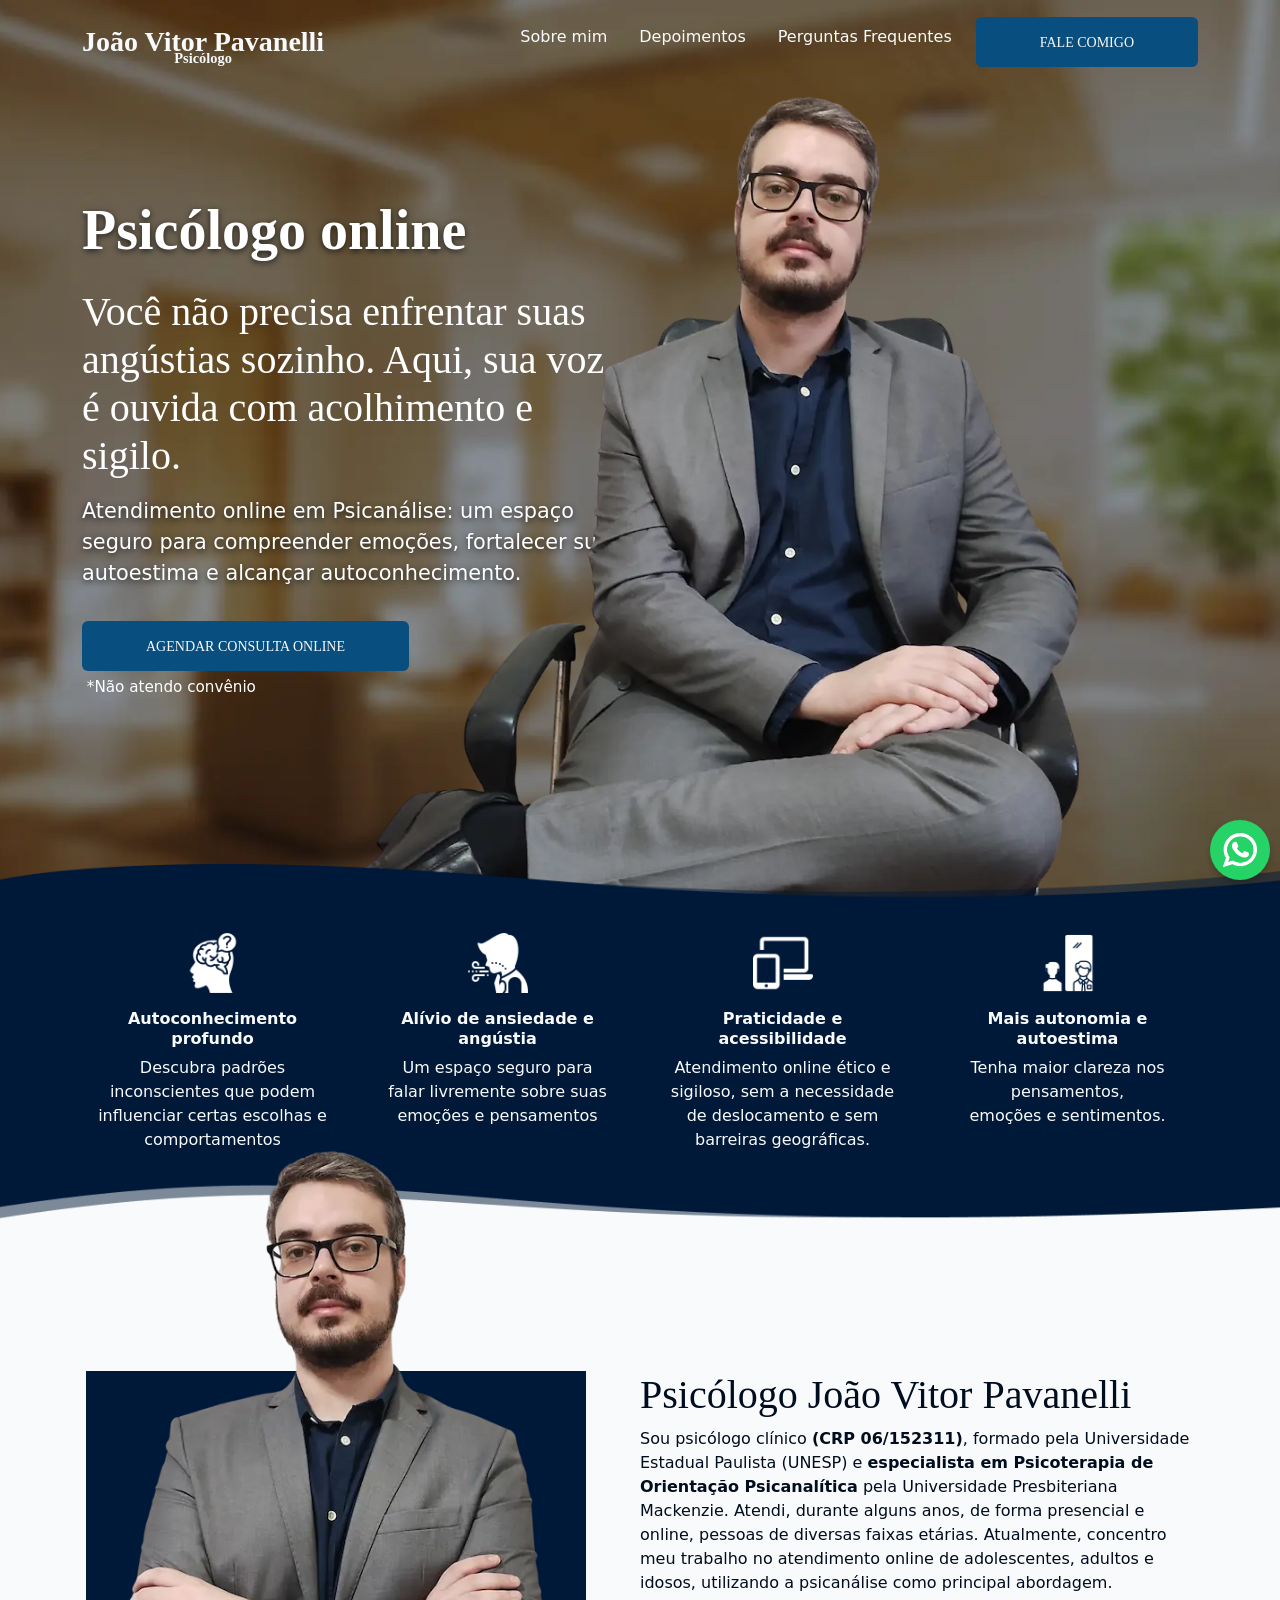
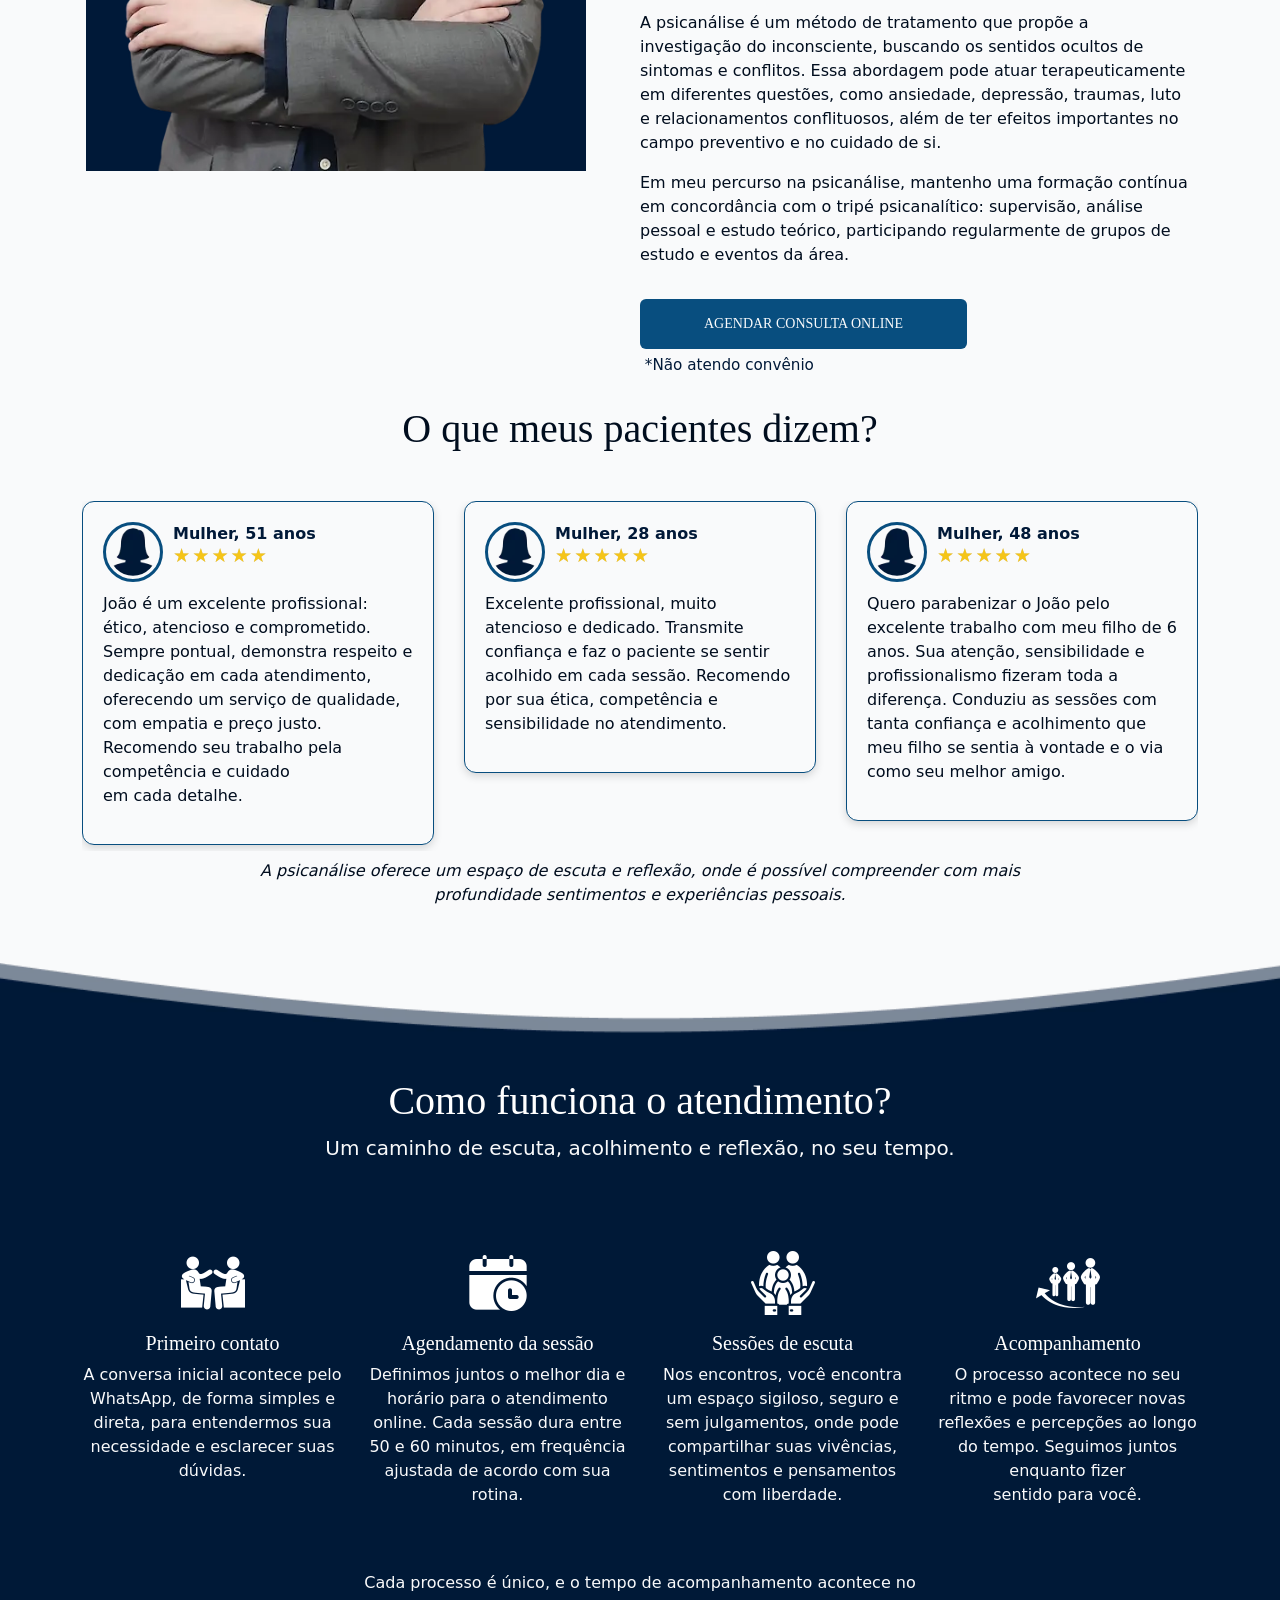
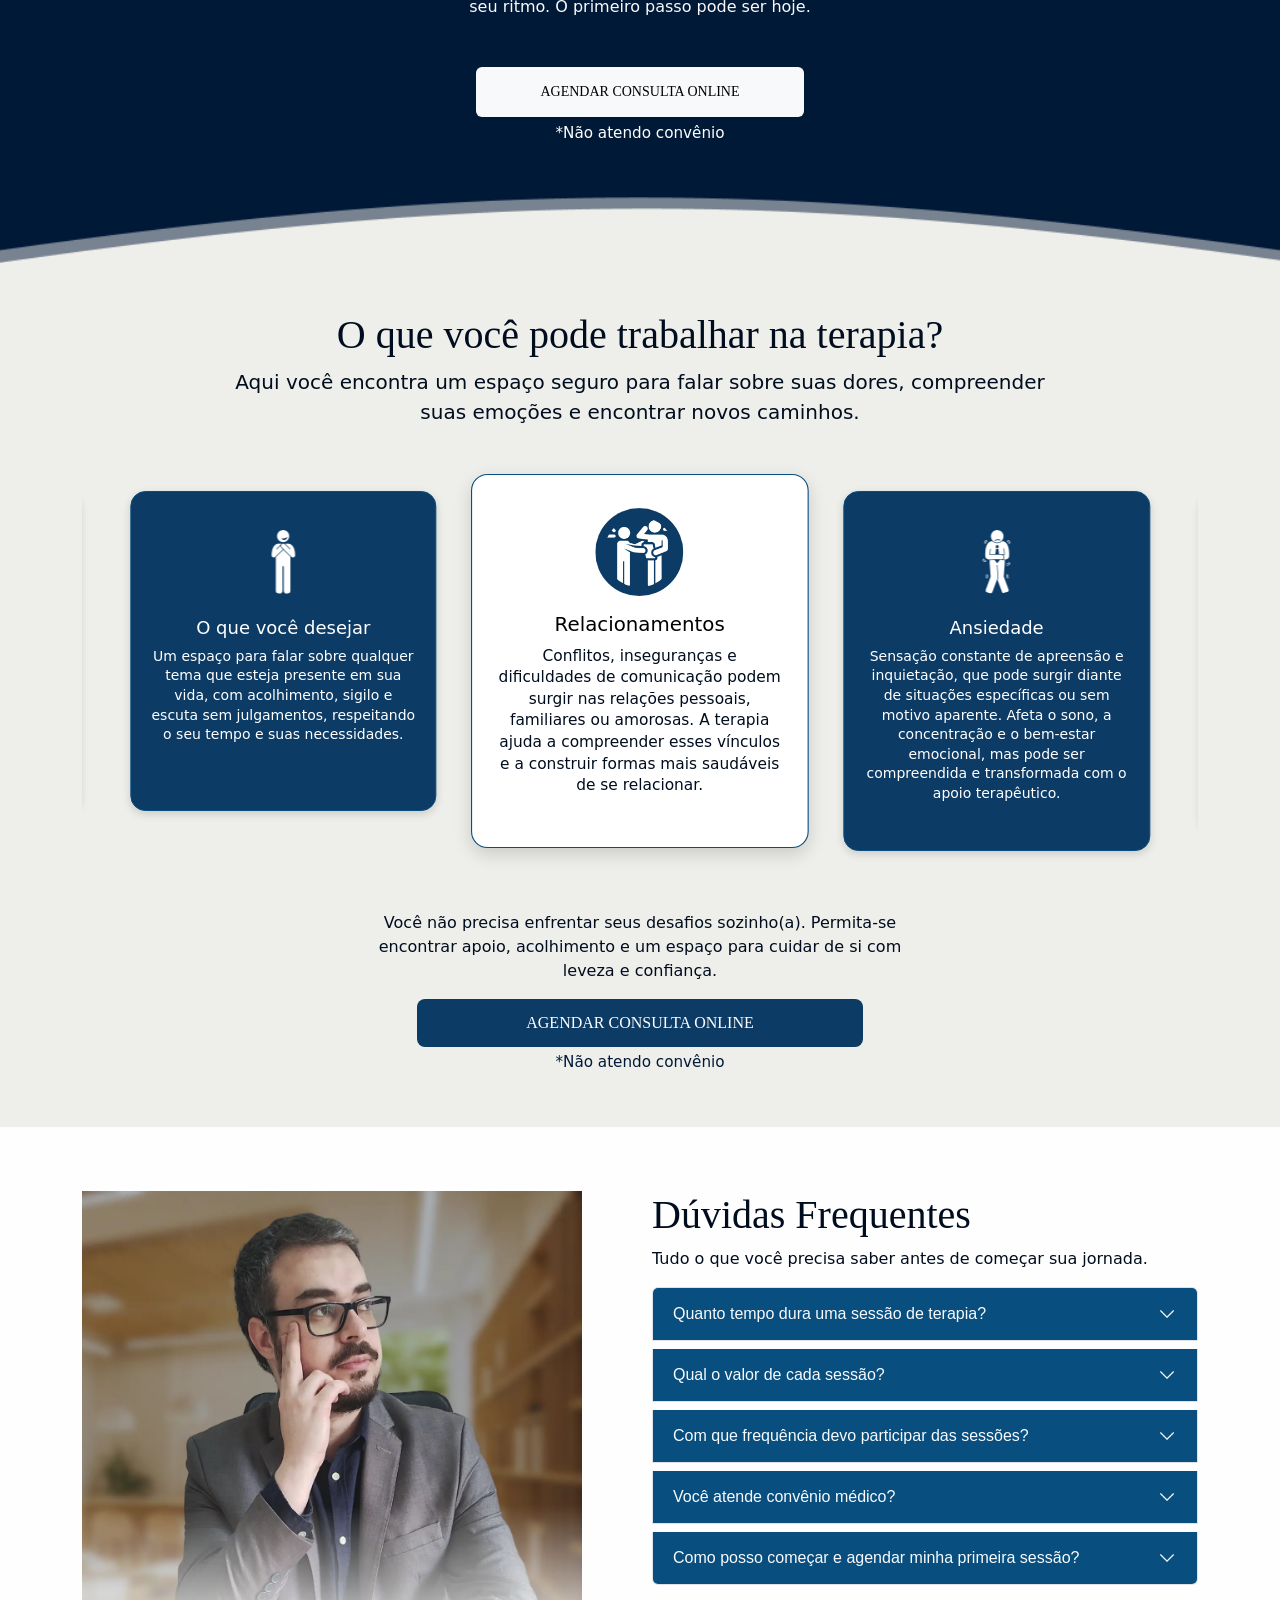
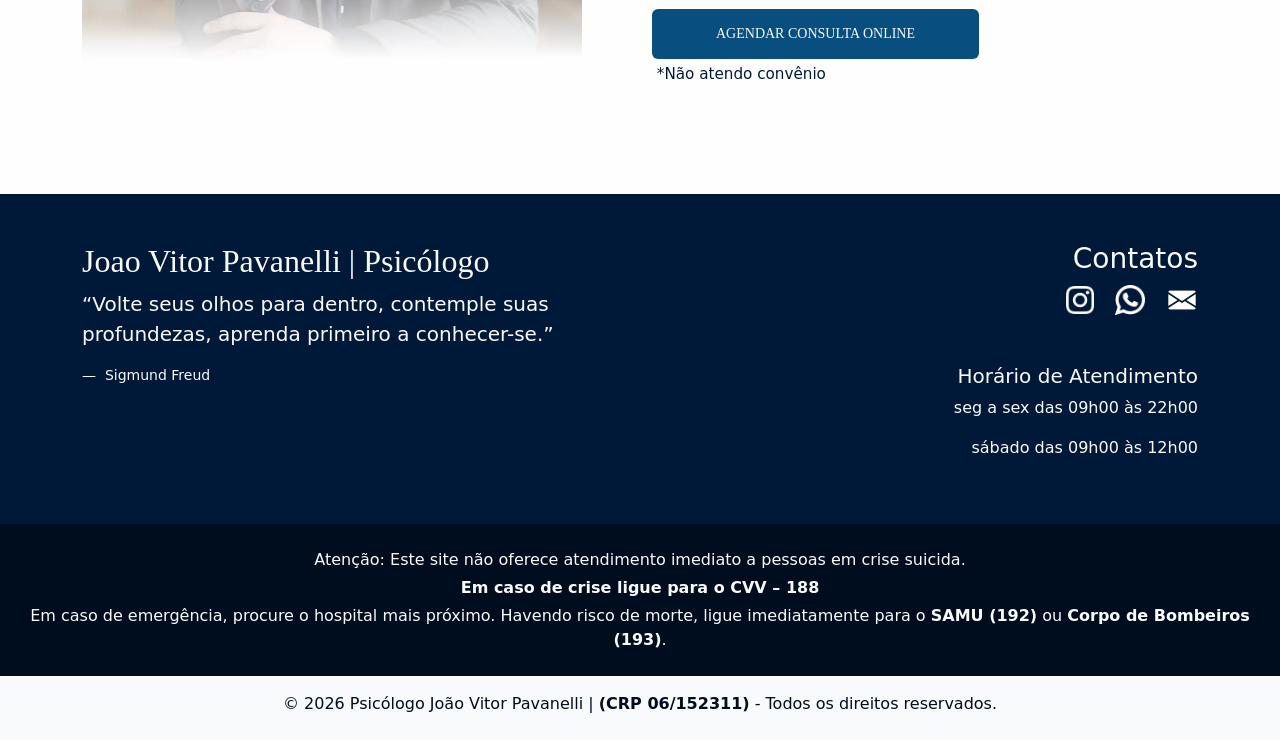
==== index.html @ 6a8ea02e "[FIX] - Remoção icon teste" ====
<!DOCTYPE html>
<html lang="pt-Br">
  <head>
    <meta charset="UTF-8" />
    <meta name="viewport" content="width=device-width, initial-scale=1.0" />
    <meta
      name="description"
      content="Psicólogo e psicanalista online. Acolhimento ético no cuidado de ansiedade, depressão, traumas e relacionamentos."
    />

    <title>João Vitor Pavanelli | Psicólogo online</title>

    <!-- Antecipar conexão -->
    <link rel="preconnect" href="https://fonts.googleapis.com" crossorigin />
    <link rel="preconnect" href="https://fonts.gstatic.com" crossorigin />

    <!-- Carregar fontes -->
    <!-- <link
      href="https://fonts.googleapis.com/css2?family=Abhaya+Libre:wght@400;500;600;700;800&family=Inter:wght@400;500;600;700;800&family=Unbounded:wght@200..900&display=swap"
      rel="stylesheet"
    /> -->
    <link
      rel="preload"
      as="image"
      href="./assets/images/foto-banner01.webp"
      type="image/webp"
      imagesrcset="
    ./assets/images/foto-banner01-480.webp   480w,
    ./assets/images/foto-banner01-768.webp   768w,
    ./assets/images/foto-banner01-1200.webp  1200w,
    ./assets/images/foto-banner01-1600.webp  1600w
  "
      imagesizes="(max-width: 576px) 90vw,
              (max-width: 1200px) 50vw,
              600px"
    />

    <style>
      body{background:#eeefea!important;font-family:Inter,sans-serif;font-weight:500}h1,h2{font-family:"Times New Roman",Times,serif;font-weight:600}.banner{min-height:100vh;background:url("./assets/images/Bannar01-02.webp") center center/cover no-repeat;position:relative;overflow:hidden}.banner h1{font-size:3.5rem}.banner h2{font-size:2.5rem}.banner p{font-size:1.3rem}.img-banner{position:absolute;bottom:-80px;right:8%;max-height:105vh;width:auto}@media (max-width:1024px){.banner{padding:3rem 0;height:auto;background:url("./assets/images/Bannar03.webp") center center/cover no-repeat}.img-banner{position:relative;display:block;bottom:0;width:100%;right:0}.banner h1{font-size:2.5rem}.banner h2{font-size:1.7rem}.banner p{font-size:.9rem}}.banner h1,.banner p{color:#fff;text-shadow:0 2px 6px rgba(0,0,0,.7)}
    </style>

    <link
      href="https://cdn.jsdelivr.net/npm/bootstrap@5.3.2/dist/css/bootstrap.min.css"
      rel="stylesheet"
    />
    <link
      rel="stylesheet"
      href="https://cdn.jsdelivr.net/npm/swiper@10/swiper-bundle.min.css"
    />
    <link rel="stylesheet" href="style.min.css" />
    <!-- Google Tag Manager -->
    <script>
if ('requestIdleCallback' in window) {
  requestIdleCallback(function() {
    (function(w,d,s,l,i){
      w[l]=w[l]||[];
      w[l].push({'gtm.start': new Date().getTime(), event:'gtm.js'});
      var f=d.getElementsByTagName(s)[0],
          j=d.createElement(s), dl = l!='dataLayer'?'&l='+l:'';
      j.async = true;
      j.src = 'https://www.googletagmanager.com/gtm.js?id=' + i + dl;
      f.parentNode.insertBefore(j, f);
    })(window, document, 'script', 'dataLayer', 'GTM-K3TBDRQD');
  });
} else {
  window.addEventListener('load', function() {
    (function(w,d,s,l,i){
      w[l]=w[l]||[];
      w[l].push({'gtm.start': new Date().getTime(), event:'gtm.js'});
      var f=d.getElementsByTagName(s)[0],
          j=d.createElement(s), dl = l!='dataLayer'?'&l='+l:'';
      j.async = true;
      j.src = 'https://www.googletagmanager.com/gtm.js?id=' + i + dl;
      f.parentNode.insertBefore(j, f);
    })(window, document, 'script', 'dataLayer', 'GTM-K3TBDRQD');
  });
}
</script>
    <!-- End Google Tag Manager -->
  </head>
  <body>
    <!-- Google Tag Manager (noscript) -->
    <noscript><iframe src="https://www.googletagmanager.com/ns.html?id=GTM-K3TBDRQD"
    height="0" width="0" style="display:none;visibility:hidden"></iframe></noscript>
    <!-- End Google Tag Manager (noscript) -->
    <header>
      <nav
        class="navbar navbar-expand-lg fixed-top navbar-light navbar-custom py-3"
      >
        <div class="container">
          <a class="navbar-brand fw-bold fs-3" href="#">
            João Vitor Pavanelli
            <p>Psicólogo</p>
          </a>
          <button
            class="navbar-toggler"
            type="button"
            data-bs-toggle="collapse"
            data-bs-target="#navbarNav"
            aria-label="Abrir Menu"
          >
            <span class="navbar-toggler-icon"></span>
          </button>
          <div class="collapse navbar-collapse" id="navbarNav">
            <ul class="navbar-nav ms-auto gap-3">
              <li class="nav-item">
                <a class="nav-link" href="#sobre">Sobre mim</a>
              </li>
              <li class="nav-item">
                <a class="nav-link" href="#depoimentos">Depoimentos</a>
              </li>
              <li class="nav-item">
                <a class="nav-link" href="#duvidas">Perguntas Frequentes</a>
              </li>
              <li class="nav-item">
                <a
                  class="btn btn-primary btn-shine"
                  href="https://api.whatsapp.com/send/?phone=5511988210994&text&type=phone_number&app_absent=0"
                  target="_blank"
                  >Fale Comigo</a
                >
              </li>
            </ul>
          </div>
        </div>
      </nav>
    </header>
    <div class="overlay"></div>
    <main>
      <section class="banner d-flex align-items-center">
        <div class="container py-5">
          <div class="row flex-column-reverse flex-lg-row">
            <!-- Texto -->
            <div class="col-12 col-lg-6 text-white text-center text-lg-start">
              <h1 class="fw-bold mb-4 text-">Psicólogo online</h1>
              <h2 class="lead mb-3">
                Você não precisa enfrentar suas angústias sozinho. Aqui, sua voz
                é ouvida com acolhimento e sigilo.
              </h2>
              <p>
                Atendimento online em Psicanálise: um espaço seguro para
                compreender emoções, fortalecer sua autoestima e alcançar
                autoconhecimento.
              </p>
              <div class="text-center text-lg-start">
                <a
                  href="https://api.whatsapp.com/send/?phone=5511988210994&text&type=phone_number&app_absent=0"
                  target="_blank"
                  class="btn btn-primary btn-lg mt-3 btn-shine"
                  >Agendar consulta online</a
                >
                <span class="nao-aceito-convenio text-white"
                  >*Não atendo convênio</span
                >
              </div>
            </div>
            <div class="col-12 col-lg-6 text-center bg-img-banner">
              <picture>
                <!-- Imagem exibida SOMENTE em telas até 1024px -->
                <source
                  srcset="./assets/images/foto-banner02.webp"
                  media="(max-width: 1024px)"
                  type="image/webp"
                />

                <!-- Imagens padrão para telas maiores -->
                <source
                  srcset="
                    ./assets/images/foto-banner01-480.webp   480w,
                    ./assets/images/foto-banner01-768.webp   768w,
                    ./assets/images/foto-banner01-1200.webp 1200w
                  "
                  type="image/webp"
                />

                <!-- Fallback -->
                <img
                  src="./assets/images/foto-banner01.webp"
                  alt="Psicólogo especialista"
                  class="img-banner"
                  decoding="async"
                  fetchpriority="high"
                />
              </picture>
          </div>
          </div>
        </div>
      </section>
      <section class="beneficios">
        <div class="container">
          <div class="row text-center align-content-center">
            <article class="col-12 col-sm-6 col-lg-3">
              <div class="beneficio-item p-3">
                <div class="mb-3">
                  <img
                    src="./assets/icons/duvidoso.webp"
                    alt="Ícone de autoconhecimento"
                    class="img-fluid"
                    width="60"
                    height="60"
                    loading="lazy"
                  />
                </div>
                <h3 class="h6 fw-bold beneficio-titulo">
                  Autoconhecimento profundo
                </h3>
                <p class="mb-0 beneficio-texto">
                  Descubra padrões inconscientes que podem influenciar certas
                  escolhas e comportamentos
                </p>
              </div>
            </article>

            <article class="col-12 col-sm-6 col-lg-3">
              <div class="beneficio-item p-3">
                <div class="mb-3">
                  <img
                    src="./assets/icons/respiracao.webp"
                    alt="Ícone de alívio da ansiedade"
                    class="img-fluid"
                    width="60"
                    height="60"
                    loading="lazy"
                  />
                </div>
                <h3 class="h6 fw-bold beneficio-titulo">
                  Alívio de ansiedade e angústia
                </h3>
                <p class="mb-0 beneficio-texto">
                  Um espaço seguro para falar livremente sobre suas emoções e
                  pensamentos
                </p>
              </div>
            </article>

            <article class="col-12 col-sm-6 col-lg-3">
              <div class="beneficio-item p-3">
                <div class="mb-3">
                  <img
                    src="./assets/icons/tablet-e-laptop.webp"
                    alt="Ícone de dispositivos"
                    class="img-fluid"
                    width="60"
                    height="60"
                    loading="lazy"
                  />
                </div>
                <h3 class="h6 fw-bold beneficio-titulo">
                  Praticidade e acessibilidade
                </h3>
                <p class="mb-0 beneficio-texto">
                  Atendimento online ético e sigiloso, sem a necessidade de
                  deslocamento e sem barreiras geográficas.
                </p>
              </div>
            </article>

            <article class="col-12 col-sm-6 col-lg-3">
              <div class="beneficio-item p-3">
                <div class="mb-3">
                  <img
                    src="./assets/icons/autoestima.webp"
                    alt="Ícone de autoestima"
                    class="img-fluid"
                    width="60"
                    height="60"
                    loading="lazy"
                  />
                </div>
                <h3 class="h6 fw-bold beneficio-titulo">
                  Mais autonomia e autoestima
                </h3>
                <p class="mb-0 beneficio-texto">
                  Tenha maior clareza nos pensamentos, emoções e sentimentos.
                </p>
              </div>
            </article>
          </div>
        </div>
      </section>

      <section class="sobre" id="sobre">
        <div class="container pt-2 pb-5 pt-md-5 pb-md-0 pt-xl-5">
          <div class="sobre-bg"></div>
          <div
            class="row justify-content-center justify-content-xl-between p-3"
          >
            <!-- Coluna da imagem -->
            <div
              class="col-12 col-md-10 col-xl-6 mb-4 mb-lg-0 text-center bg-img"
            >
              <picture>
                <!-- Versões em WebP -->
                <source
                  srcset="
                    ./assets/images/quemsou01-480.webp   480w,
                    ./assets/images/quemsou01-768.webp   768w,
                    ./assets/images/quemsou01-1200.webp 1200w
                  "
                  sizes="(max-width: 576px) 90vw,
           (max-width: 1200px) 50vw,
           430px"
                  type="image/webp"
                />
                <!-- Fallback final -->
                <img
                  src="./assets/images/quemsou01-768.png"
                  alt="Psicólogo João Victor"
                  class="img-fluid"
                  width="430"
                  height="auto"
                  loading="lazy"
                />
              </picture>
            </div>

            <!-- Coluna do conteúdo -->
            <div
              class="col-12 col-md-10 col-xl-6 text-center text-xl-start p-0"
            >
              <h1>Psicólogo João Vitor Pavanelli</h1>
              <p>
                Sou psicólogo clínico <strong>(CRP 06/152311)</strong>, formado pela Universidade Estadual Paulista (UNESP) e <strong>especialista em Psicoterapia de Orientação Psicanalítica</strong> pela Universidade Presbiteriana Mackenzie. Atendi, durante alguns anos, de forma presencial e online, pessoas de diversas faixas etárias. Atualmente, concentro meu trabalho no atendimento online de adolescentes, adultos e idosos, utilizando a psicanálise como principal abordagem.

              </p>
              <p>
                A psicanálise é um método de tratamento que propõe a investigação do inconsciente, buscando os sentidos ocultos de sintomas e conflitos. Essa abordagem pode atuar terapeuticamente em diferentes questões, como ansiedade, depressão, traumas, luto e relacionamentos conflituosos, além de ter efeitos importantes no campo preventivo e no cuidado de si.

              </p>
              <p>
               Em meu percurso na psicanálise, mantenho uma formação contínua em concordância com o tripé psicanalítico: supervisão, análise pessoal e estudo teórico, participando regularmente de grupos de estudo e eventos da área.
              </p>

              <div class="text-center text-xl-start">
                <a
                  href="https://api.whatsapp.com/send/?phone=5511988210994&text&type=phone_number&app_absent=0"
                  target="_blank"
                  class="btn btn-primary mt-3 btn-shine"
                  >Agendar consulta online</a
                >
                <span class="nao-aceito-convenio">*Não atendo convênio</span>
              </div>
            </div>
          </div>
        </div>
        <div class="container py-2" id="depoimentos">
          <h1 class="text-center mb-5">O que meus pacientes dizem?</h1>
          <div class="swiper mySwiper">
            <div class="swiper-wrapper">
              <!-- Slide 1 -->
              <div class="swiper-slide">
                <div class="person-info">
                   <img src="./assets/icons/mulher.webp" alt="Mulher Anônima" loading="lazy" height="60" width="60"/>
                  <div class="d-flex flex-column">
                    <span class="person-name">Mulher, 51 anos</span>
                    <div class="stars" data-rating="5"></div>
                  </div>
                </div>
                <p>
                  João é um excelente profissional: ético, atencioso e comprometido. Sempre pontual, demonstra respeito e dedicação em cada atendimento, oferecendo um serviço de qualidade, com empatia e preço justo. Recomendo seu trabalho pela competência e cuidado em cada detalhe.
                </p>
              </div>
              <!-- Slide 2 -->
              <div class="swiper-slide">
                <div class="person-info">
                   <img src="./assets/icons/mulher.webp" alt="Mulher Anônima" loading="lazy" height="60" width="60"/>
                  <div class="d-flex flex-column">
                    <span class="person-name">Mulher, 28 anos</span>
                    <div class="stars" data-rating="5"></div>
                  </div>
                </div>
                 <p >
                  Excelente profissional, muito atencioso e dedicado. Transmite confiança e faz o paciente se sentir acolhido em cada sessão. Recomendo por sua ética, competência e sensibilidade no atendimento.
                </p>
              </div>

              <!-- Slide 3 -->
              <div class="swiper-slide">
                <div class="person-info">
                  <img src="./assets/icons/mulher.webp" alt="Mulher Anônima" loading="lazy" height="60" width="60"/>
                   <div class="d-flex flex-column">
                    <span class="person-name">Mulher, 48 anos</span>
                    <div class="stars" data-rating="5"></div>
                  </div>
                </div>
                <p>
                 Quero parabenizar o João pelo excelente trabalho com meu filho de 6 anos. Sua atenção, sensibilidade e profissionalismo fizeram toda a diferença. Conduziu as sessões com tanta confiança e acolhimento que meu filho se sentia à vontade e o via como seu melhor amigo.
                </p>
              </div>

            </div>
            
            <!-- Paginação -->
            <div class="swiper-pagination"></div>
          </div>
          <div class="mt-2 text-center">
            <p class="text-center w-75 mx-auto frase-depoimento" ><em>A psicanálise oferece um espaço de escuta e reflexão, onde é possível compreender com mais profundidade sentimentos e experiências pessoais.</em></p>
          </div>
         
        </div>
      </section>

      <section class="funcionamento py-5 text-white">
        <div class="container text-center">
          <!-- Título da seção -->
          <header class="mb-5">
            <h1 class="text-white">Como funciona o atendimento?</h1>
            <p class="fs-5 mx-auto">
              Um caminho de escuta, acolhimento e reflexão, no seu tempo.
            </p>
          </header>

          <!-- Etapas -->
          <div class="row d-flex flex-wrap justify-content-center g-4 mt-5">
            <div
              class="col-12 col-sm-6 col-lg-3 d-flex flex-column align-items-center hover-grow"
            >
              <div class="my-3">
                <img
                  src="./assets/icons/encontro.webp"
                  alt="Ícone pessoas"
                  class="img-fluid"
                  width="64"
                  height="64"
                  loading="lazy"
                />
              </div>
              <h1 class="text-white fs-5">Primeiro contato</h1>
              <p class="mx-auto">
                A conversa inicial acontece pelo WhatsApp, de forma simples e
                direta, para entendermos sua necessidade e esclarecer suas
                dúvidas.
              </p>
            </div>

            <div
              class="col-12 col-sm-6 col-lg-3 d-flex flex-column align-items-center hover-grow"
            >
              <div class="my-3">
                <img
                  src="./assets/icons/agendar.webp"
                  alt="Ícone de Calendário"
                  class="img-fluid"
                  width="64"
                  height="64"
                  loading="lazy"
                />
              </div>
              <h1 class="text-white fs-5">Agendamento da sessão</h1>
              <p class="mx-auto">
                Definimos juntos o melhor dia e horário para o atendimento
                online. Cada sessão dura entre 50 e 60 minutos, em frequência
                ajustada de acordo com sua rotina.
              </p>
            </div>

            <div
              class="col-12 col-sm-6 col-lg-3 d-flex flex-column align-items-center hover-grow"
            >
              <div class="my-3">
                <img
                  src="./assets/icons/assistencia-social.webp"
                  alt="Ícone de Acolhimento"
                  class="img-fluid"
                  width="64"
                  height="64"
                  loading="lazy"
                />
              </div>
              <h1 class="text-white fs-5">Sessões de escuta</h1>
              <p class="mx-auto">
                Nos encontros, você encontra um espaço sigiloso, seguro e sem
                julgamentos, onde pode compartilhar suas vivências, sentimentos
                e pensamentos com liberdade.
              </p>
            </div>
            <div
              class="col-12 col-sm-6 col-lg-3 d-flex flex-column align-items-center hover-grow"
            >
              <div class="my-3">
                <img
                  src="./assets/icons/perspectiva.webp"
                  alt="Ícone de Evolução"
                  class="img-fluid"
                  width="64"
                  height="64"
                  loading="lazy"
                />
              </div>
              <h1 class="text-white fs-5">Acompanhamento</h1>
              <p class="mx-auto">
                O processo acontece no seu ritmo e pode favorecer novas
                reflexões e percepções ao longo do tempo. Seguimos juntos
                enquanto fizer sentido para você.
              </p>
            </div>
          </div>
          <p class="w-50 mx-auto my-5">
            Cada processo é único, e o tempo de acompanhamento acontece no seu ritmo. O primeiro passo pode ser hoje.
          </p>
          <!-- CTA -->
          <div class="mt-2">
            <a
              href="https://api.whatsapp.com/send/?phone=5511988210994&text&type=phone_number&app_absent=0"
              class="btn btn-light"
              target="_blank"
            >
              Agendar consulta online
            </a>
            <span class="nao-aceito-convenio text-white"
              >*Não atendo convênio</span
            >
          </div>
        </div>
      </section>

      <section class="trabalhar">
        <div class="container py-5">
          <h1 class="text-center">O que você pode trabalhar na terapia?</h1>
          <p class="fs-5 w-75 mx-auto text-center">
            Aqui você encontra um espaço seguro para falar sobre suas dores,
            compreender suas emoções e encontrar novos caminhos.
          </p>

          <div class="swiper swiper-terapia">
            <div class="swiper-wrapper">
              <!-- Slide 1 -->
              <div class="swiper-slide">
                <div class="trabalhar-icon">
                  <img
                    src="./assets/icons/conversando.webp"
                    alt="icone"
                    width="80"
                    height="80"
                    loading="lazy"
                    class="img-fluid"
                  />
                </div>
                <h3>Relacionamentos</h3>
                <p>
                  Conflitos, inseguranças e dificuldades de comunicação podem surgir nas relações pessoais, familiares ou amorosas. A terapia ajuda a compreender esses vínculos e a construir formas mais saudáveis de se relacionar.
                </p>
              </div>

              <!-- Slide 2 -->
              <div class="swiper-slide">
                <img
                  src="./assets/icons/ansiedade.webp"
                  alt="icone"
                  width="80"
                  height="80"
                  loading="lazy"
                  class="img-fluid"
                />
                <h3>Ansiedade</h3>
                <p>
                 Sensação constante de apreensão e inquietação, que pode surgir diante de situações específicas ou sem motivo aparente. Afeta o sono, a concentração e o bem-estar emocional, mas pode ser compreendida e transformada com o apoio terapêutico.
                </p>
              </div>

              <!-- Slide 3 -->
              <div class="swiper-slide">
                <img
                  src="./assets/icons/depressivo.webp"
                  alt="icone"
                  width="80"
                  height="80"
                  loading="lazy "
                  class="img-fluid"
                />
                <h3>Depressão</h3>
                <p>
                  Tristeza profunda e perda de interesse nas atividades do dia a dia, acompanhadas por cansaço, culpa e isolamento. O acompanhamento terapêutico pode auxiliar na compreensão e enfrentamento desse sofrimento.
                </p>
              </div>

              <!-- Slide 4 -->
              <div class="swiper-slide">
                <img
                  src="./assets/icons/baixo.webp"
                  alt="icone"
                  width="80"
                  height="80"
                  loading="lazy"
                  class="img-fluid"
                />
                <h3>Baixa autoestima</h3>
                <p>Percepções negativas sobre si mesmo que geram insegurança e autocrítica. A terapia oferece um espaço para compreender essas experiências e fortalecer a relação consigo mesmo.</p>
              </div>
              <!-- Slide 3 -->
              <div class="swiper-slide">
                <img
                  src="./assets/icons/desafio.webp"
                  alt="icone"
                  width="80"
                  height="80"
                  loading="lazy"
                  class="img-fluid"
                />
                <h3>Momentos desafiadores</h3>
                <p>
                  Situações de mudança, perda ou incerteza que despertam medo e insegurança. A terapia possibilita refletir sobre esses momentos e desenvolver recursos emocionais para enfrentá-los.
                </p>
              </div>

              <div class="swiper-slide">
                <img
                  src="./assets/icons/desejar.webp"
                  alt="icone"
                  width="80"
                  height="80"
                  loading="lazy"
                  class="img-fluid"
                />
                <h3>O que você desejar</h3>
                <p>
                  Um espaço para falar sobre qualquer tema que esteja presente em sua vida, com acolhimento, sigilo e escuta sem julgamentos, respeitando o seu tempo e suas necessidades.
                </p>
              </div>
            </div>
          </div>

          <p class="w-50 mx-auto text-center">
            Você não precisa enfrentar seus desafios sozinho(a). Permita-se
            encontrar apoio, acolhimento e um espaço para cuidar de si com
            leveza e confiança.
          </p>

          <div class="text-center">
            <a
              href="https://api.whatsapp.com/send/?phone=5511988210994&text&type=phone_number&app_absent=0"
              target="_blank"
              class="btn cta-button mx-auto btn-shine"
              >Agendar consulta online</a
            >
            <span class="nao-aceito-convenio">*Não atendo convênio</span>
          </div>
        </div>
      </section>

      <section class="duvidas position-relative" id="duvidas">
        <div class="container">
          <div class="row text-center text-lg-start">
            <div class="col-12 col-lg-6">
              <picture>
                <source srcset="./assets/images/Fac03.webp" type="image/webp" />
                <img
                  src="./assets/images/Fac03.webp"
                  alt="Psicólogo João Victor"
                  class="img-fluid"
                  width="500"
                  loading="lazy"
                />
              </picture>
            </div>
            <div class="col-12 col-lg-6">
              <h1>Dúvidas Frequentes</h1>
              <p>Tudo o que você precisa saber antes de começar sua jornada.</p>
              <div class="accordion" id="faqAccordion">
                <div class="accordion-item">
                  <h2 class="accordion-header" id="headingOne">
                    <button
                      class="accordion-button collapsed"
                      type="button"
                      data-bs-toggle="collapse"
                      data-bs-target="#collapseOne"
                      aria-expanded="false"
                      aria-controls="collapseOne"
                    >
                      Quanto tempo dura uma sessão de terapia?
                    </button>
                  </h2>
                  <div
                    id="collapseOne"
                    class="accordion-collapse collapse"
                    aria-labelledby="headingOne"
                    data-bs-parent="#faqAccordion"
                  >
                    <div class="accordion-body">
                      Cada sessão geralmente dura entre 50 e 60 minutos.
                    </div>
                  </div>
                </div>

                <div class="accordion-item">
                  <h2 class="accordion-header" id="headingTwo">
                    <button
                      class="accordion-button collapsed"
                      type="button"
                      data-bs-toggle="collapse"
                      data-bs-target="#collapseTwo"
                      aria-expanded="false"
                      aria-controls="collapseTwo"
                    >
                      Qual o valor de cada sessão?
                    </button>
                  </h2>
                  <div
                    id="collapseTwo"
                    class="accordion-collapse collapse"
                    aria-labelledby="headingTwo"
                    data-bs-parent="#faqAccordion"
                  >
                    <div class="accordion-body">
                      Conversamos e acordamos sobre valores no primeiro contato,
                      onde combinaremos também a forma de pagamento.
                    </div>
                  </div>
                </div>

                <div class="accordion-item">
                  <h2 class="accordion-header" id="headingThree">
                    <button
                      class="accordion-button collapsed"
                      type="button"
                      data-bs-toggle="collapse"
                      data-bs-target="#collapseThree"
                      aria-expanded="false"
                      aria-controls="collapseThree"
                    >
                      Com que frequência devo participar das sessões?
                    </button>
                  </h2>
                  <div
                    id="collapseThree"
                    class="accordion-collapse collapse"
                    aria-labelledby="headingThree"
                    data-bs-parent="#faqAccordion"
                  >
                    <div class="accordion-body">
                      Normalmente uma vez por semana, mas podemos avaliar juntos
                      sua necessidade.
                    </div>
                  </div>
                </div>

                <div class="accordion-item">
                  <h2 class="accordion-header" id="headingFour">
                    <button
                      class="accordion-button collapsed"
                      type="button"
                      data-bs-toggle="collapse"
                      data-bs-target="#collapseFour"
                      aria-expanded="false"
                      aria-controls="collapseFour"
                    >
                      Você atende convênio médico?
                    </button>
                  </h2>
                  <div
                    id="collapseFour"
                    class="accordion-collapse collapse"
                    aria-labelledby="headingFour"
                    data-bs-parent="#faqAccordion"
                  >
                    <div class="accordion-body">Não atendo convênios.</div>
                  </div>
                </div>

                <div class="accordion-item">
                  <h2 class="accordion-header" id="headingFive">
                    <button
                      class="accordion-button collapsed"
                      type="button"
                      data-bs-toggle="collapse"
                      data-bs-target="#collapseFive"
                      aria-expanded="false"
                      aria-controls="collapseFive"
                    >
                      Como posso começar e agendar minha primeira sessão?
                    </button>
                  </h2>
                  <div
                    id="collapseFive"
                    class="accordion-collapse collapse"
                    aria-labelledby="headingFive"
                    data-bs-parent="#faqAccordion"
                  >
                    <div class="accordion-body">
                      Você pode entrar em contato agora mesmo pelo Whats app
                      para agendar a primeira sessão.
                    </div>
                  </div>
                </div>
              </div>

              <div class="text-center text-lg-start">
                <a
                  href="https://api.whatsapp.com/send/?phone=5511988210994&text&type=phone_number&app_absent=0"
                  target="_blank"
                  class="btn btn-primary mt-3 mx-auto btn-shine"
                  >Agendar consulta online</a
                >
                <span class="nao-aceito-convenio">*Não atendo convênio</span>
              </div>
            </div>
          </div>
        </div>
      </section>
      <a
        href="https://api.whatsapp.com/send/?phone=5511988210994&text&type=phone_number&app_absent=0"
        target="_blank"
        class="whatsapp-button"
        aria-label="Botao WhatsApp"
      >
        <img src="./assets/icons/whatsapp.webp" alt="" height="34" width="34">
      </a>
    </main>

    <footer>
      <div class="footer-header py-5">
        <div class="container">
          <div class="row">
            <div class="col-12 col-lg-6 text-center text-lg-start">
              <h2>Joao Vitor Pavanelli | Psicólogo</h2>
              <figure
                class="text-center text-lg-start w-100 w-xl-50 mx-auto mx-xl-0"
              >
                <blockquote class="blockquote">
                  <p>
                    “Volte seus olhos para dentro, contemple suas profundezas, aprenda primeiro a conhecer-se.”
                  </p>
                </blockquote>
                <figcaption class="blockquote-footer text-light mt-2">
                  Sigmund Freud
                </figcaption>
              </figure>
            </div>
            <div class="col-12 col-lg-6 text-lg-end text-center">
              <div>
                <h3>Contatos</h3>
              <a
                href="https://www.instagram.com/psi.joaovitorpavanelli"
                class="me-3"
                aria-label="Instagram"
                target="_blank"
              >
                 <img src="./assets/icons/instagram.webp" width="28" height="28" loading="lazy" alt="instagram">
              </a>
              <a
                href="https://api.whatsapp.com/send/?phone=5511988210994&text&type=phone_number&app_absent=0"
                class="me-3"
                aria-label="WhatsApp"
                target="_blank"
              >
                <img src="./assets/icons/whatsapp.webp" width="30" height="30" loading="lazy" alt="whatsapp">
              </a>
              </a>
              <a href="mailto:psijoaovitorribeiro@gmail.com" aria-label="Enviar e-mail">
                <img src="./assets/icons/envelope.webp" width="32" height="32" loading="lazy" alt="Enviar e-mail">
              </a>
              </div>
              <div class="mt-5">
                <h3 class="fs-5">Horário de Atendimento</h3>
                <p>seg a sex das 09h00 às 22h00</p>
                <p>sábado das 09h00 às 12h00</p>
              </div>
            </div>
          </div>
        </div>
      </div>

      <div class="footer-main text-center py-4 px-3">
        <p class="mb-1 small">
          Atenção: Este site não oferece atendimento imediato a pessoas em crise
          suicida.
        </p>
        <p class="fw-bold mb-1 fs-6">
          Em caso de crise ligue para o
          <a
            href="https://cvv.org.br/"
            target="_blank"
            rel="noopener noreferrer"
            class="text-decoration-none"
            >CVV – 188</a
          >
        </p>
        <p class="mb-0 small ">
          Em caso de emergência, procure o hospital mais próximo. Havendo risco
          de morte, ligue imediatamente para o
          <strong>SAMU (192)</strong> ou
          <strong>Corpo de Bombeiros (193)</strong>.
        </p>
      </div>

      <div class="footer-rodape py-3">
        <div class="container">
          <div class="row align-items-center">
            <div class="col-12 text-center">
              <p class="mb-2">
                © <span id="ano"></span> Psicólogo João Vitor Pavanelli |  <strong>(CRP 06/152311)</strong> - Todos os direitos
                reservados.
              </p>
            </div>
          </div>
        </div>
      </div>
    </footer>

    <script
      src="https://cdn.jsdelivr.net/npm/bootstrap@5.3.2/dist/js/bootstrap.bundle.min.js"
      defer
    ></script>
    <script
      src="https://cdn.jsdelivr.net/npm/swiper@10/swiper-bundle.min.js"
      defer
    ></script>
    <script src="./script.js" defer></script>
  </body>
</html>
---- style.min.css ----
.beneficios,.navbar-brand,.sobre{position:relative}.bg-img img,.navbar-brand p{left:50%;transform:translateX(-50%)}.beneficios,.funcionamento{display:flex;align-items:center}.navbar-toggler-icon,footer i{font-size:25px}.person-name,footer a{text-decoration:none}:root{--primary-color:#084e7f;--secondary-color:#001938;--text-color:#000d1e;--white-color:#f9fafb;--bg-color:#eeefea;--font-destaque:"Times New Roman",Times,serif,sans-serif;--font-base:sans-serif;--font-button:"Times New Roman",Times,serif;--font-size-base:1rem}*{color:var(--text-color);box-sizing:border-box}#depoimentos{scroll-margin-top:100px}#sobre{scroll-margin-top:250px}#duvidas{scroll-margin-top:70px}.navbar-brand,.navbar-brand p{color:var(--white-color)!important}.accordion-button,.beneficio-texto,.beneficio-titulo,.btn-shine,.footer-main strong,.funcionamento h2,.funcionamento h3,.funcionamento p,.nav-link,footer a,footer h1,footer h2,footer h3,footer i,footer p{color:var(--white-color)}.navbar-brand{font-family:var(--font-destaque)}.navbar-brand p{position:absolute;text-align:center;font-size:.9rem;top:62%}.navbar-toggler{border:none!important;box-shadow:none!important;outline:0!important}.navbar-toggler:active,.navbar-toggler:focus{box-shadow:none!important;outline:0!important;background:0 0!important}.navbar-custom{transition:background-color .4s;background-color:transparent;z-index:1000}.navbar-scrolled{background-color:rgba(255,255,255,.9)!important;backdrop-filter:blur(6px);box-shadow:0 2px 6px rgba(0,0,0,.1)}.footer-rodape p,.navbar-scrolled .nav-link,.trabalhar .swiper-slide-active h5,.trabalhar .swiper-slide-active p{color:var(--text-color)}.navbar-scrolled .navbar-brand,.navbar-scrolled .navbar-brand p{color:var(--text-color)!important}.beneficios{height:375px;background-image:url("./assets/images/fundo-beneficios.webp");background-repeat:no-repeat;background-position:center;background-size:100% 100%;top:-45px}.btn-shine::before,.sobre-bg{height:100%;top:0;position:absolute}.beneficio-item{background:0 0;transition:.5s}.beneficio-item:hover,.whatsapp-button:hover{transform:scale(1.2)}.btn-primary:hover,.btn:hover{transform:scale(1.05)}.sobre{padding:2rem 0}.sobre-bg{left:0;width:100%;background:var(--white-color);z-index:-1;transform:translateY(-50%) scaleY(2);transform-origin:center top}.bg-img,.btn-shine,.funcionamento{position:relative}.bg-img,.btn-primary:hover{background:var(--secondary-color)}.bg-img{width:500px;height:400px}.bg-img img{position:absolute;bottom:0}.funcionamento{height:900px;background-image:url("./assets/images/fundo-funcionamento.webp");background-repeat:no-repeat;background-position:center;background-size:100% 100%}.funcionamento h3{font-size:20px}.circle{width:100px;height:100px;border-radius:50%;background-color:#d9d9d9;margin:0 auto 20px}.info-text{max-width:250px;margin:0 auto}.btn-primary{background:var(--primary-color);border-radius:8px;padding:.6rem 3rem;transition:.5s}.btn{font-size:14px;font-family:var(--font-button);font-weight:6;text-transform:uppercase;border:none;transition:.5s;padding:.9rem 4rem}.btn-shine{display:inline-block;background-color:var(--primary-color);border-radius:6px;overflow:hidden}.btn-shine::before{content:"";left:-75%;width:25%;background:linear-gradient(120deg,rgba(255,255,255,.1) 0,rgba(255,255,255,.4) 50%,rgba(255,255,255,.1) 100%);transform:skewX(-20deg);animation:1.7s infinite shine}.duvidas{background: #FEFEFE !important;}.duvidas{background:var(--white-color);padding:4rem 0}.duvidas h2{font-family:var(--font-base)!important}.accordion-item{margin-bottom:.5rem}.accordion-button{background:var(--primary-color)}.accordion-button:hover,.footer-header{background:var(--secondary-color)}.footer-rodape{background:var(--white-color)}.footer-main{background:var(--text-color)}.footer-main p{font-size:1rem}footer i{margin-left:1rem}.swiper{min-height:350px}.swiper-slide{border:1.5px solid var(--primary-color);border-radius:12px;padding:20px;background-color:var(--white-color);text-align:left;cursor:pointer;box-shadow:0 3px 9px rgba(0,0,0,.15)}.swiper-slide:hover{filter:brightness(.9)}.person-info{display:flex;align-items:start;margin-bottom:10px}.person-info img{border-radius:50%;border:3px solid var(--primary-color);width:60px;height:60px;margin-right:10px;padding: .2rem;}.person-name{color:var(--secondary-color);font-weight:600}.swiper-pagination{display:flex;justify-content:center;gap:.5rem;margin-top:20px;text-align:center}.swiper-pagination-bullet{background-color:var(--text-color);opacity:.4;margin:10rem;height:12px;width:12px}.swiper-pagination-bullet-active{background-color:var(--text-color);opacity:1}.trabalhar h3{font-size:18px}.trabalhar .swiper{padding:3rem 3rem 60px;height:auto;overflow-y:visible}.trabalhar .swiper-wrapper{overflow:visible}.trabalhar .section-title{text-align:center;margin-bottom:10px;color:var(--text-color);font-weight:700}.trabalhar .section-subtitle{text-align:center;color:#333}.trabalhar .swiper-slide{border-radius:15px;padding:30px 20px;text-align:center;transition:.6s;min-height:320px;display:flex;flex-direction:column;align-items:center;justify-content:flex-start}.trabalhar .swiper-slide img{border-radius:50%;padding:.5rem;margin-bottom:15px;background:#0c3b66}.trabalhar .swiper-slide h5{font-size:16px;font-weight:700;margin-bottom:10px}.trabalhar .swiper-slide p{font-size:14px;line-height:1.4}.trabalhar .swiper-slide-active{background:#fff;color:#000;box-shadow:0 6px 16px rgba(0,0,0,.15);transform:scale(1.1)}.trabalhar .swiper-slide-next,.trabalhar .swiper-slide-prev{background:#0c3b66;color:#fff;opacity:1}.trabalhar .swiper-slide-next h5,.trabalhar .swiper-slide-next p,.trabalhar .swiper-slide-prev h5,.trabalhar .swiper-slide-prev p{color:#fff}.trabalhar .swiper-button-next::after,.trabalhar .swiper-button-prev::after{font-size:16px}.trabalhar .cta-button{width:40%;display:block;margin:10px auto 0;background:#0c3b66;color:#fff;border:none;padding:12px 40px;font-size:16px;border-radius:8px;text-align:center;transition:.3s}.trabalhar .cta-button:hover{background:#092d4f}.accordion-button:not(.collapsed){background:var(--secondary-color);color:var(--white-color);box-shadow:none;}.accordion-button:active,.accordion-button:focus,.accordion-button:focus-visible{outline:0;box-shadow:none}.accordion-button::after{fill:var(--white-color);color:#fff;background-image: url('./assets/icons/seta.webp');}.accordion-button:not(.collapsed)::after{background-image: url('./assets/icons/seta.webp');}.hover-grow{transition:transform .3s}.hover-grow:hover{transform:scale(1.1)}.whatsapp-button{position:fixed;bottom:20px;right:10px;z-index:1000;border-radius:50%;width:60px;height:60px;display:flex;align-items:center;justify-content:center;background-color:#25d366;box-shadow:0 4px 6px rgba(0,0,0,.2);transition:transform .2s;animation:2s infinite pulse}.whatsapp-button i{font-size:35px;color:var(--white-color)}.nao-aceito-convenio{margin:.3rem;display:block;font-weight:500;font-size:.95rem;color:var(--secondary-color)}@media (max-width:991px){.swiper{min-height:400px}.btn,.cta-button,.trabalhar .btn{width:100%}.navbar-custom{background-color:rgba(255,255,255,.95)!important}.beneficios{top:-80px;height:700px;background-image:url("./assets/images/fundo-beneficios-tab.webp")}.funcionamento{background-image:url("./assets/images/fundo-funcionamento-fone.webp");height:1200px;text-align:center}.funcionamento p,.trabalhar p{width:90%!important}.btn{font-size:12px}}@media (max-width:575px){.funcionamento{height:1750px}.trabalhar .navbar-custom{background-color:rgba(255,255,255,.95)!important}.beneficios{background-image:url("./assets/images/fundo-beneficios-fone-min.webp");height:1050px}.bg-img{width:100%}.frase-depoimento{width: 100% !important;}}@keyframes pulse{0%{transform:scale(1);box-shadow:0 0 0 0 rgba(37,211,102,.7)}70%{transform:scale(1.1);box-shadow:0 0 0 10px rgba(37,211,102,0)}100%{transform:scale(1);box-shadow:0 0 0 0 rgba(37,211,102,0)}}@keyframes shine{100%{left:125%}}.stars::after,.stars::before{content:"★★★★★"}.stars{position:relative;display:inline-block;font-size:1.2rem;line-height:1;letter-spacing:2px;color:#ccc}.stars::before{color:#f5c518;position:absolute;top:0;left:0;overflow:hidden;width:0%}.stars[data-rating="1"]::before{width:20%}.stars[data-rating="2"]::before{width:40%}.stars[data-rating="3"]::before{width:60%}.stars[data-rating="4"]::before{width:80%}.stars[data-rating="5"]::before{width:100%}
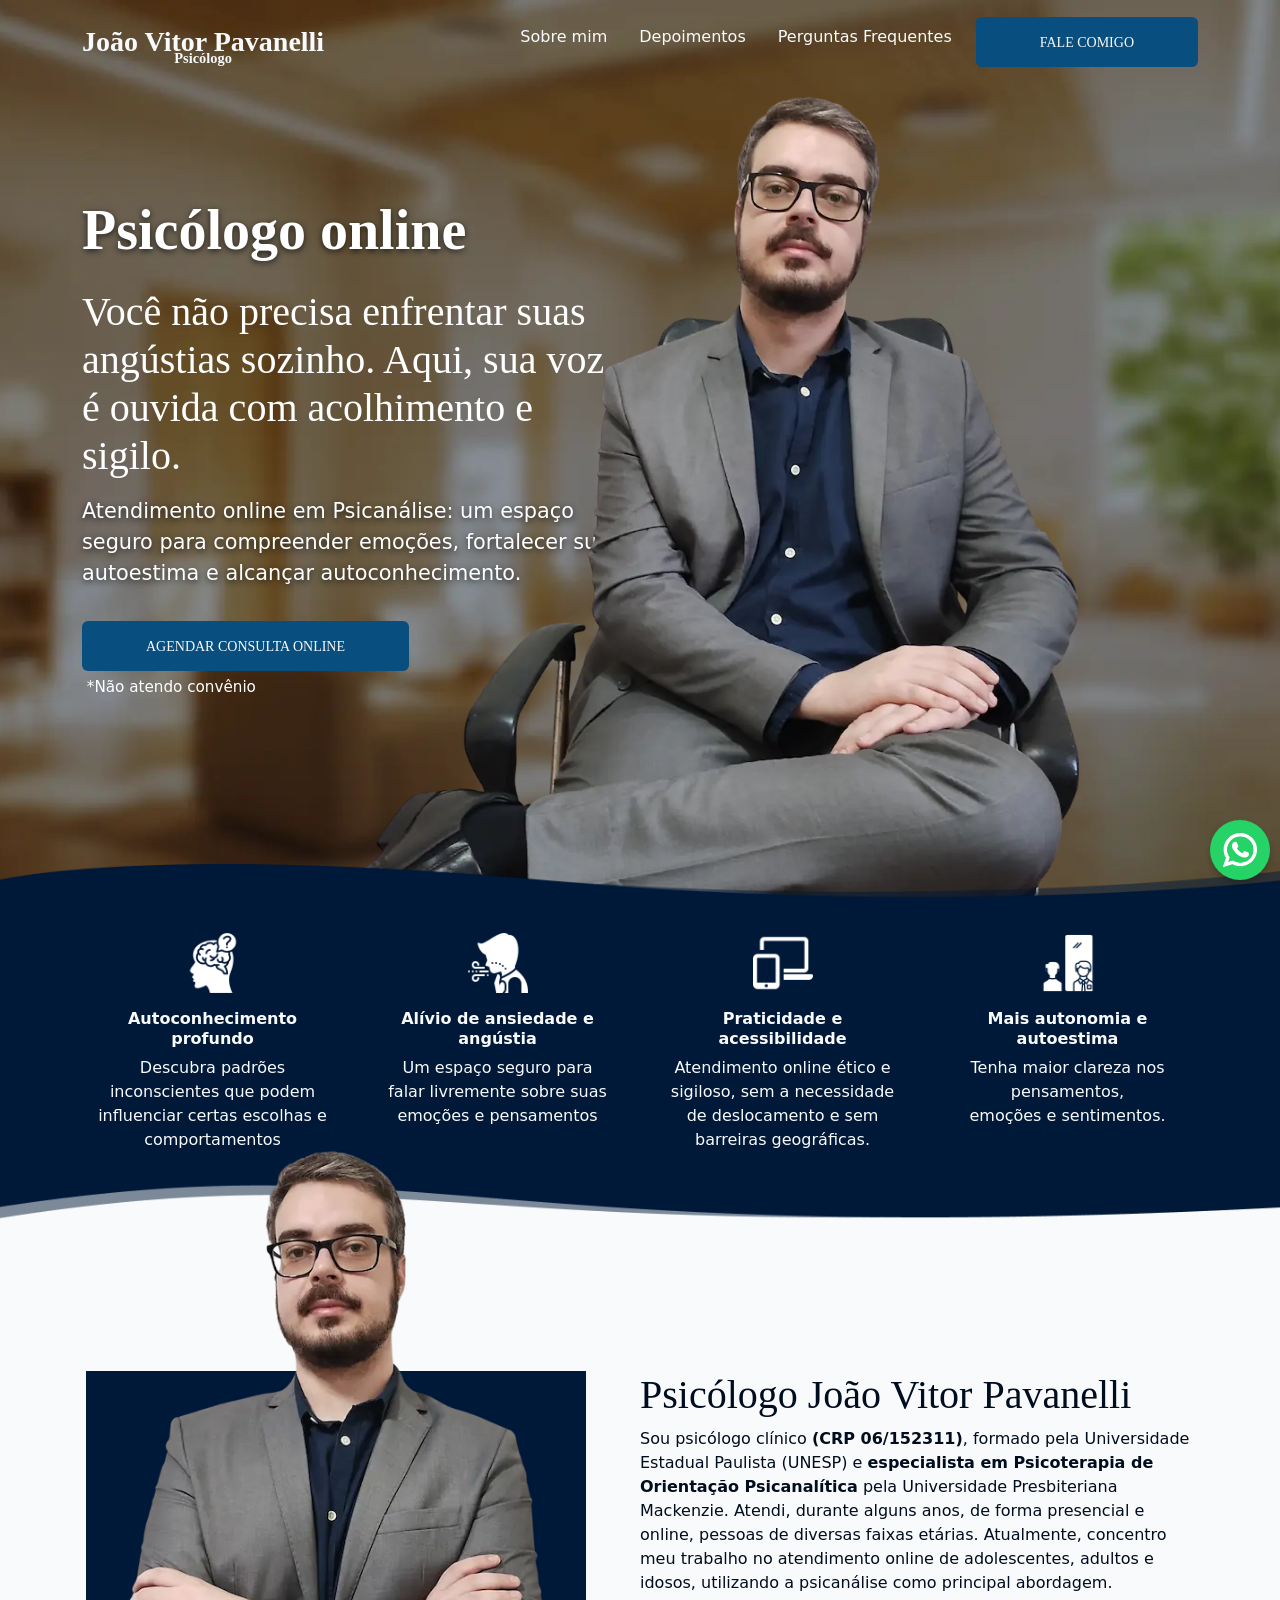
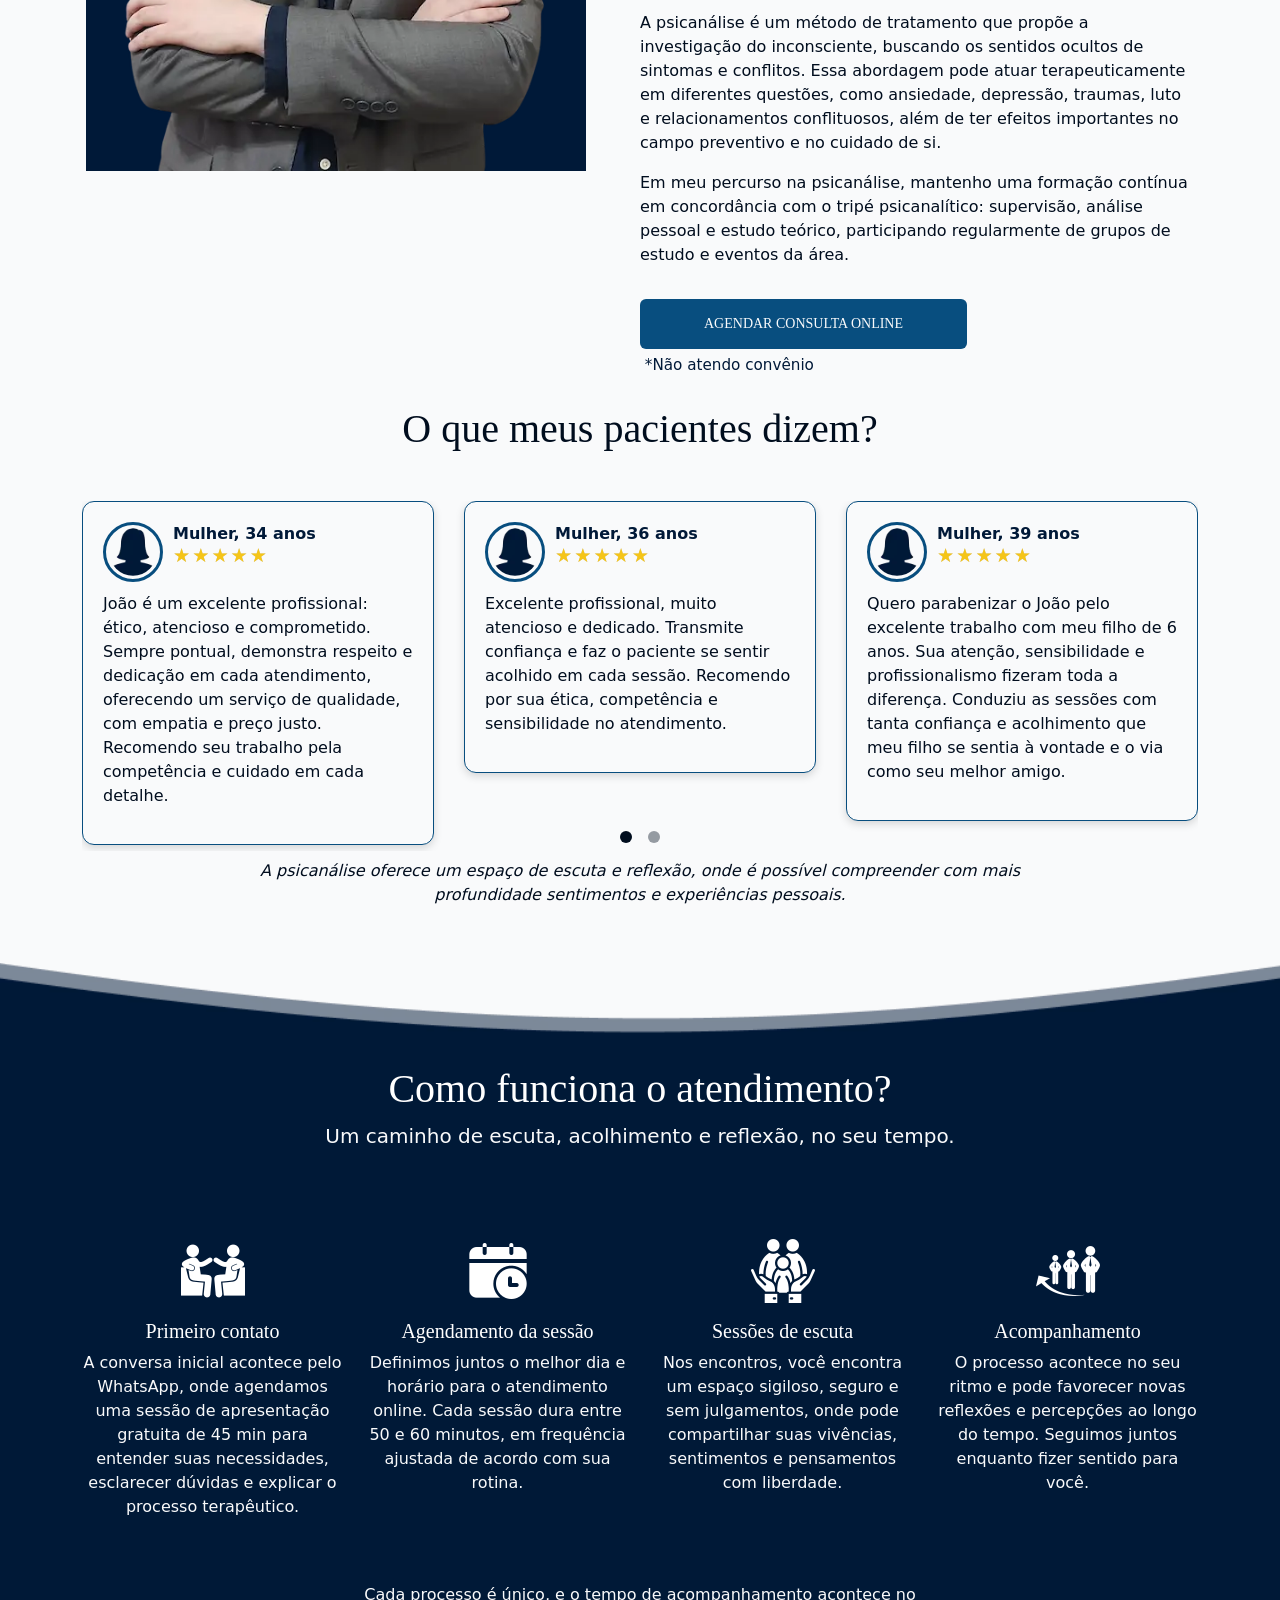
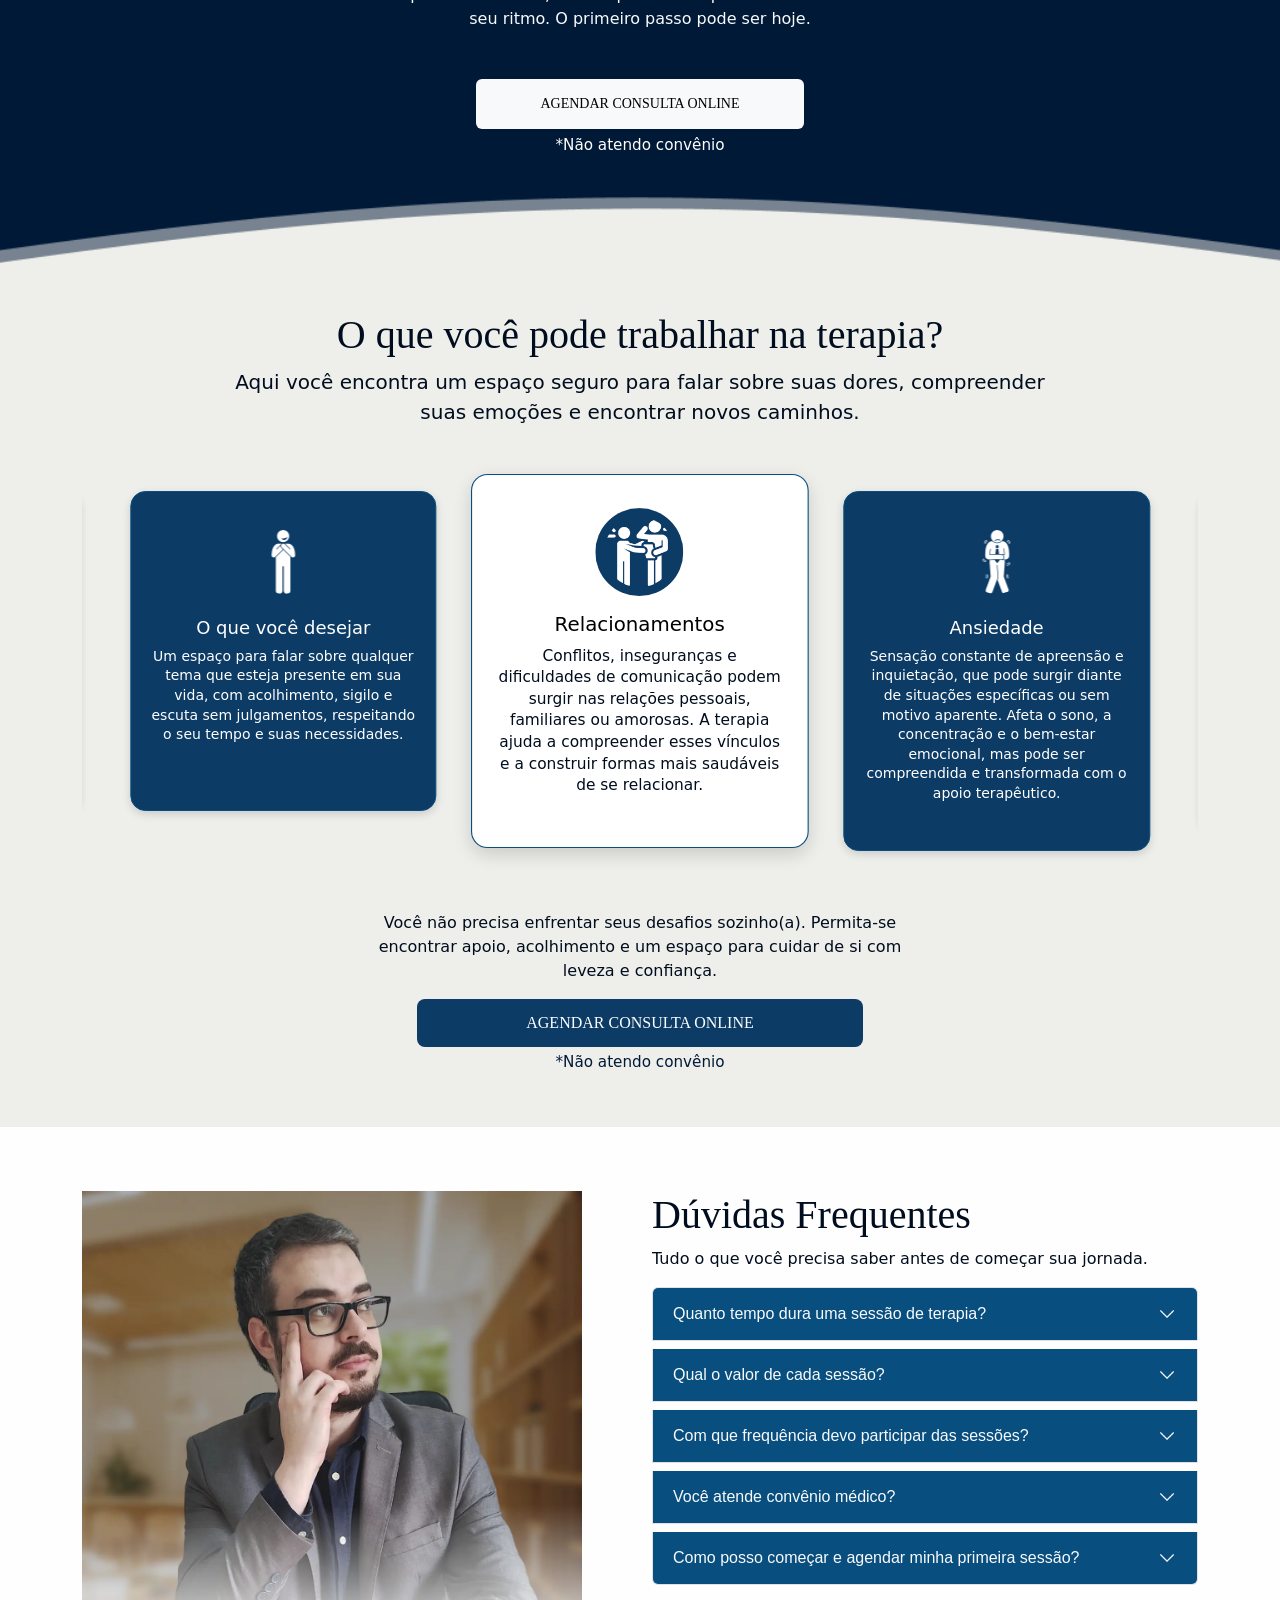
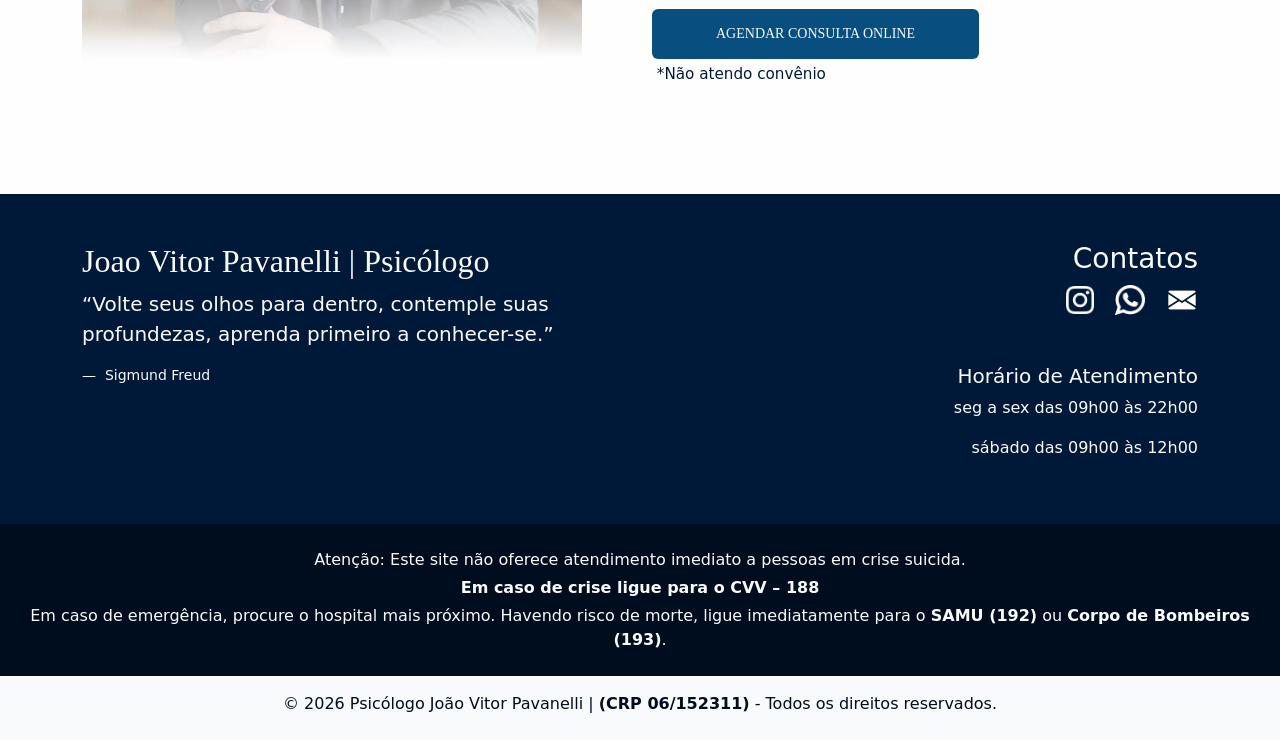
==== commit 04f20dc3: "[FIX] - Ajuste Depoimentos / Funcionamento" ====
--- a/index.html
+++ b/index.html
@@ -7,7 +7,6 @@
       name="description"
       content="Psicólogo e psicanalista online. Acolhimento ético no cuidado de ansiedade, depressão, traumas e relacionamentos."
     />
-
     <title>João Vitor Pavanelli | Psicólogo online</title>
 
     <!-- Antecipar conexão -->
@@ -352,12 +351,12 @@
                 <div class="person-info">
                    <img src="./assets/icons/mulher.webp" alt="Mulher Anônima" loading="lazy" height="60" width="60"/>
                   <div class="d-flex flex-column">
-                    <span class="person-name">Mulher, 51 anos</span>
+                    <span class="person-name">Mulher, 34 anos</span>
                     <div class="stars" data-rating="5"></div>
                   </div>
                 </div>
                 <p>
-                  João é um excelente profissional: ético, atencioso e comprometido. Sempre pontual, demonstra respeito e dedicação em cada atendimento, oferecendo um serviço de qualidade, com empatia e preço justo. Recomendo seu trabalho pela competência e cuidado em cada detalhe.
+                  João é um excelente profissional: ético, atencioso e comprometido. Sempre pontual, demonstra respeito e dedicação em cada atendimento, oferecendo um serviço de qualidade, com empatia e preço justo. Recomendo seu trabalho pela competência e cuidado em cada detalhe.
                 </p>
               </div>
               <!-- Slide 2 -->
@@ -365,12 +364,12 @@
                 <div class="person-info">
                    <img src="./assets/icons/mulher.webp" alt="Mulher Anônima" loading="lazy" height="60" width="60"/>
                   <div class="d-flex flex-column">
-                    <span class="person-name">Mulher, 28 anos</span>
+                    <span class="person-name">Mulher, 36 anos</span>
                     <div class="stars" data-rating="5"></div>
                   </div>
                 </div>
                  <p >
-                  Excelente profissional, muito atencioso e dedicado. Transmite confiança e faz o paciente se sentir acolhido em cada sessão. Recomendo por sua ética, competência e sensibilidade no atendimento.
+                  Excelente profissional, muito atencioso e dedicado. Transmite confiança e faz o paciente se sentir acolhido em cada sessão. Recomendo por sua ética, competência e sensibilidade no atendimento.
                 </p>
               </div>
 
@@ -379,12 +378,25 @@
                 <div class="person-info">
                   <img src="./assets/icons/mulher.webp" alt="Mulher Anônima" loading="lazy" height="60" width="60"/>
                    <div class="d-flex flex-column">
-                    <span class="person-name">Mulher, 48 anos</span>
+                    <span class="person-name">Mulher, 39 anos</span>
                     <div class="stars" data-rating="5"></div>
                   </div>
                 </div>
                 <p>
-                 Quero parabenizar o João pelo excelente trabalho com meu filho de 6 anos. Sua atenção, sensibilidade e profissionalismo fizeram toda a diferença. Conduziu as sessões com tanta confiança e acolhimento que meu filho se sentia à vontade e o via como seu melhor amigo.
+                 Quero parabenizar o João pelo excelente trabalho com meu filho de 6 anos. Sua atenção, sensibilidade e profissionalismo fizeram toda a diferença. Conduziu as sessões com tanta confiança e acolhimento que meu filho se sentia à vontade e o via como seu melhor amigo.
+                </p>
+              </div>
+              <!-- Slide 4 -->
+              <div class="swiper-slide">
+                <div class="person-info">
+                  <img src="./assets/icons/homem.webp" alt="Mulher Anônima" loading="lazy" height="60" width="60"/>
+                   <div class="d-flex flex-column">
+                    <span class="person-name">Homem, 32 anos</span>
+                    <div class="stars" data-rating="5"></div>
+                  </div>
+                </div>
+                <p>
+                  Melhor terapeuta que já me atendeu! Excelente profissional, muito humano e acolhedor. Não sei como teria sido minha vida nos últimos anos sem as sessões com o João.
                 </p>
               </div>
 
@@ -427,9 +439,7 @@
               </div>
               <h1 class="text-white fs-5">Primeiro contato</h1>
               <p class="mx-auto">
-                A conversa inicial acontece pelo WhatsApp, de forma simples e
-                direta, para entendermos sua necessidade e esclarecer suas
-                dúvidas.
+                A conversa inicial acontece pelo WhatsApp, onde agendamos uma sessão de apresentação gratuita de 45 min para entender suas necessidades, esclarecer dúvidas e explicar o processo terapêutico.
               </p>
             </div>
 
@@ -491,7 +501,7 @@
               <p class="mx-auto">
                 O processo acontece no seu ritmo e pode favorecer novas
                 reflexões e percepções ao longo do tempo. Seguimos juntos
-                enquanto fizer sentido para você.
+                enquanto fizer sentido para você.
               </p>
             </div>
           </div>
@@ -538,7 +548,7 @@
                 </div>
                 <h3>Relacionamentos</h3>
                 <p>
-                  Conflitos, inseguranças e dificuldades de comunicação podem surgir nas relações pessoais, familiares ou amorosas. A terapia ajuda a compreender esses vínculos e a construir formas mais saudáveis de se relacionar.
+                  Conflitos, inseguranças e dificuldades de comunicação podem surgir nas relações pessoais, familiares ou amorosas. A terapia ajuda a compreender esses vínculos e a construir formas mais saudáveis de se relacionar.
                 </p>
               </div>
 
@@ -554,7 +564,7 @@
                 />
                 <h3>Ansiedade</h3>
                 <p>
-                 Sensação constante de apreensão e inquietação, que pode surgir diante de situações específicas ou sem motivo aparente. Afeta o sono, a concentração e o bem-estar emocional, mas pode ser compreendida e transformada com o apoio terapêutico.
+                 Sensação constante de apreensão e inquietação, que pode surgir diante de situações específicas ou sem motivo aparente. Afeta o sono, a concentração e o bem-estar emocional, mas pode ser compreendida e transformada com o apoio terapêutico.
                 </p>
               </div>
 
@@ -570,7 +580,7 @@
                 />
                 <h3>Depressão</h3>
                 <p>
-                  Tristeza profunda e perda de interesse nas atividades do dia a dia, acompanhadas por cansaço, culpa e isolamento. O acompanhamento terapêutico pode auxiliar na compreensão e enfrentamento desse sofrimento.
+                  Tristeza profunda e perda de interesse nas atividades do dia a dia, acompanhadas por cansaço, culpa e isolamento. O acompanhamento terapêutico pode auxiliar na compreensão e enfrentamento desse sofrimento.
                 </p>
               </div>
 
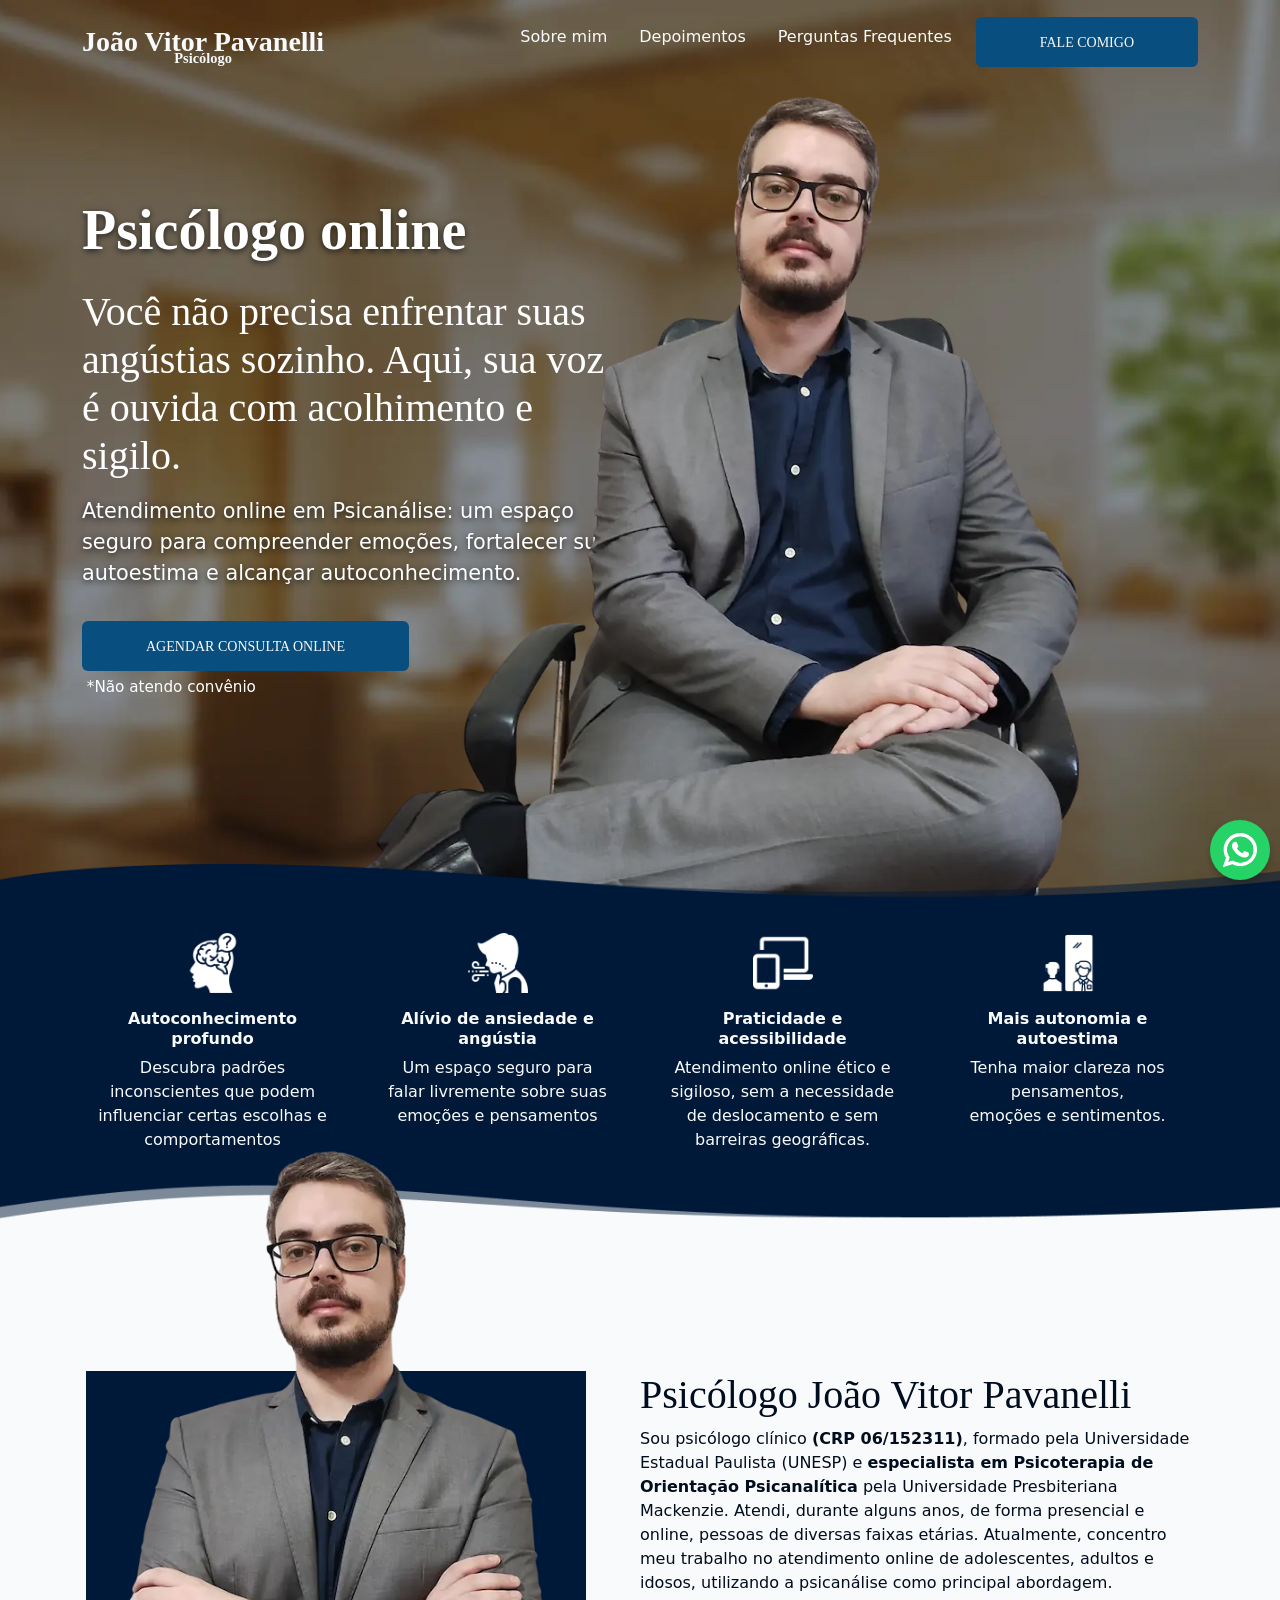
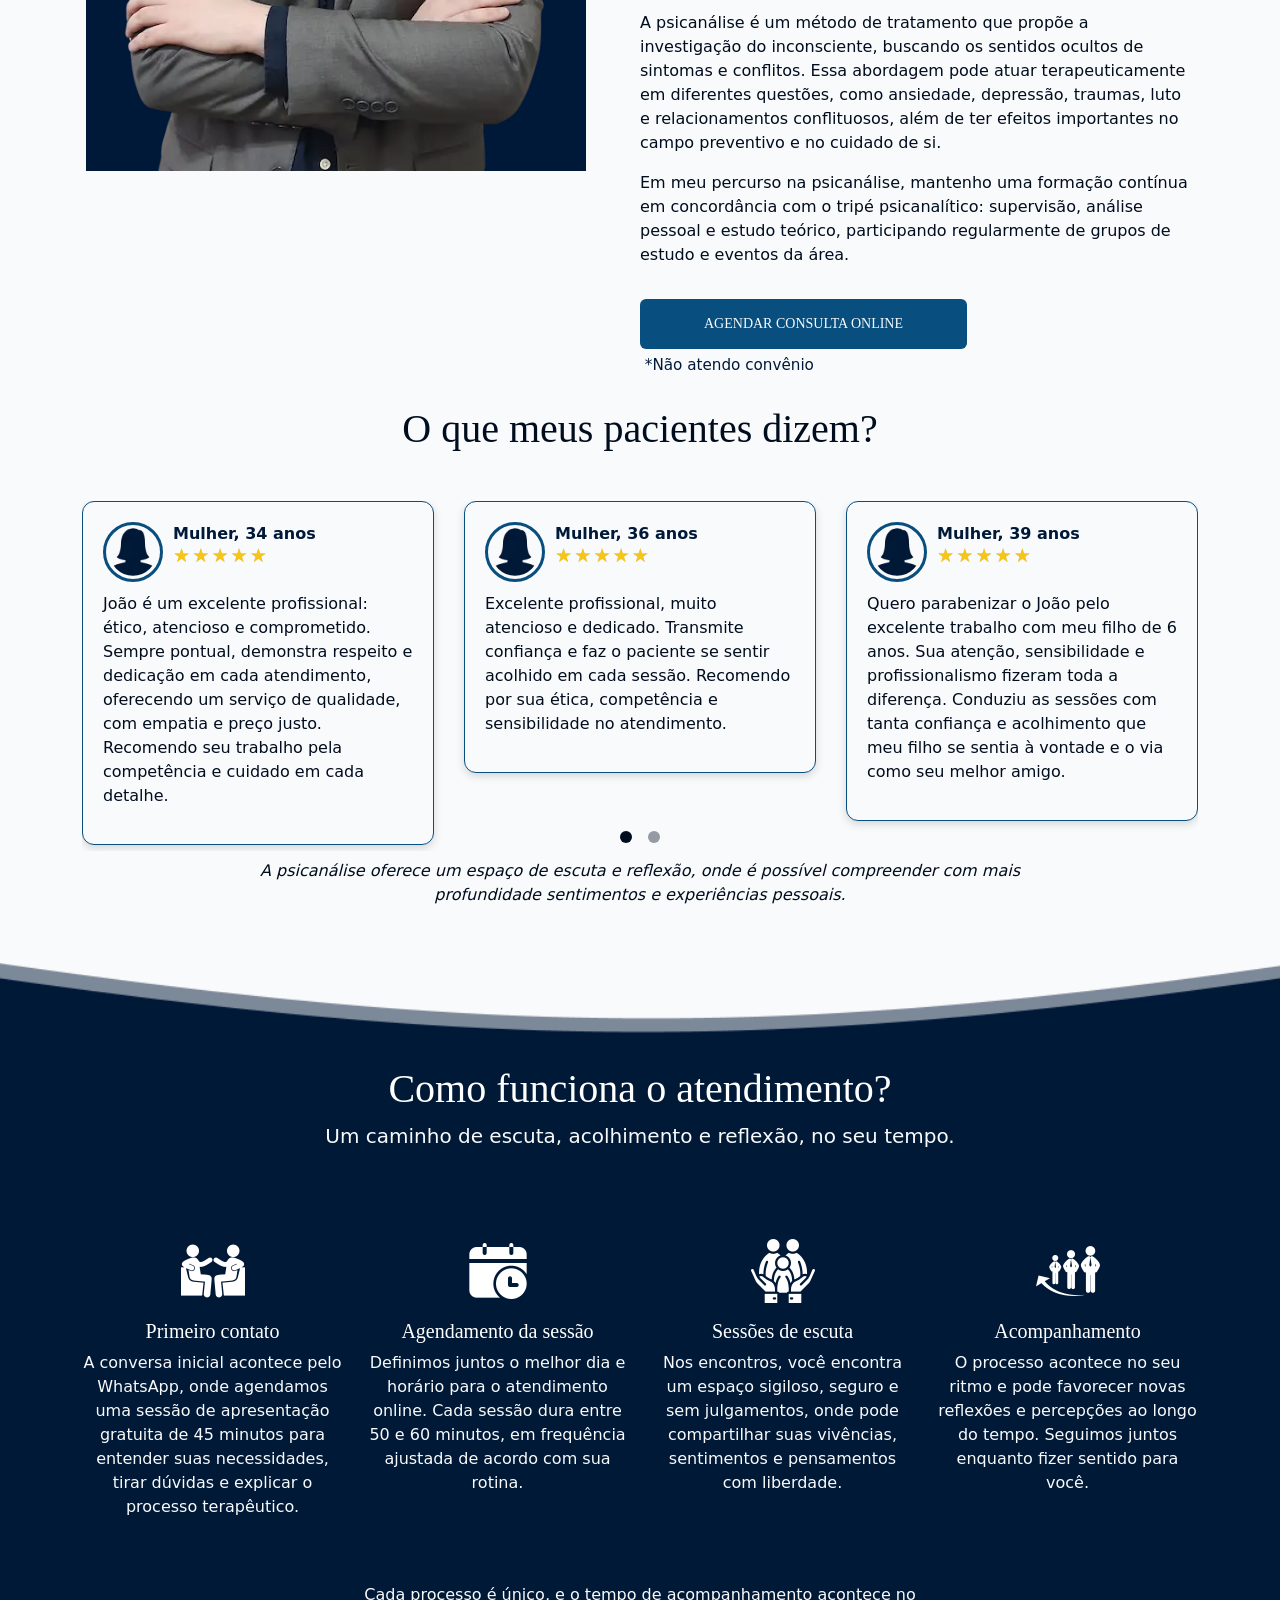
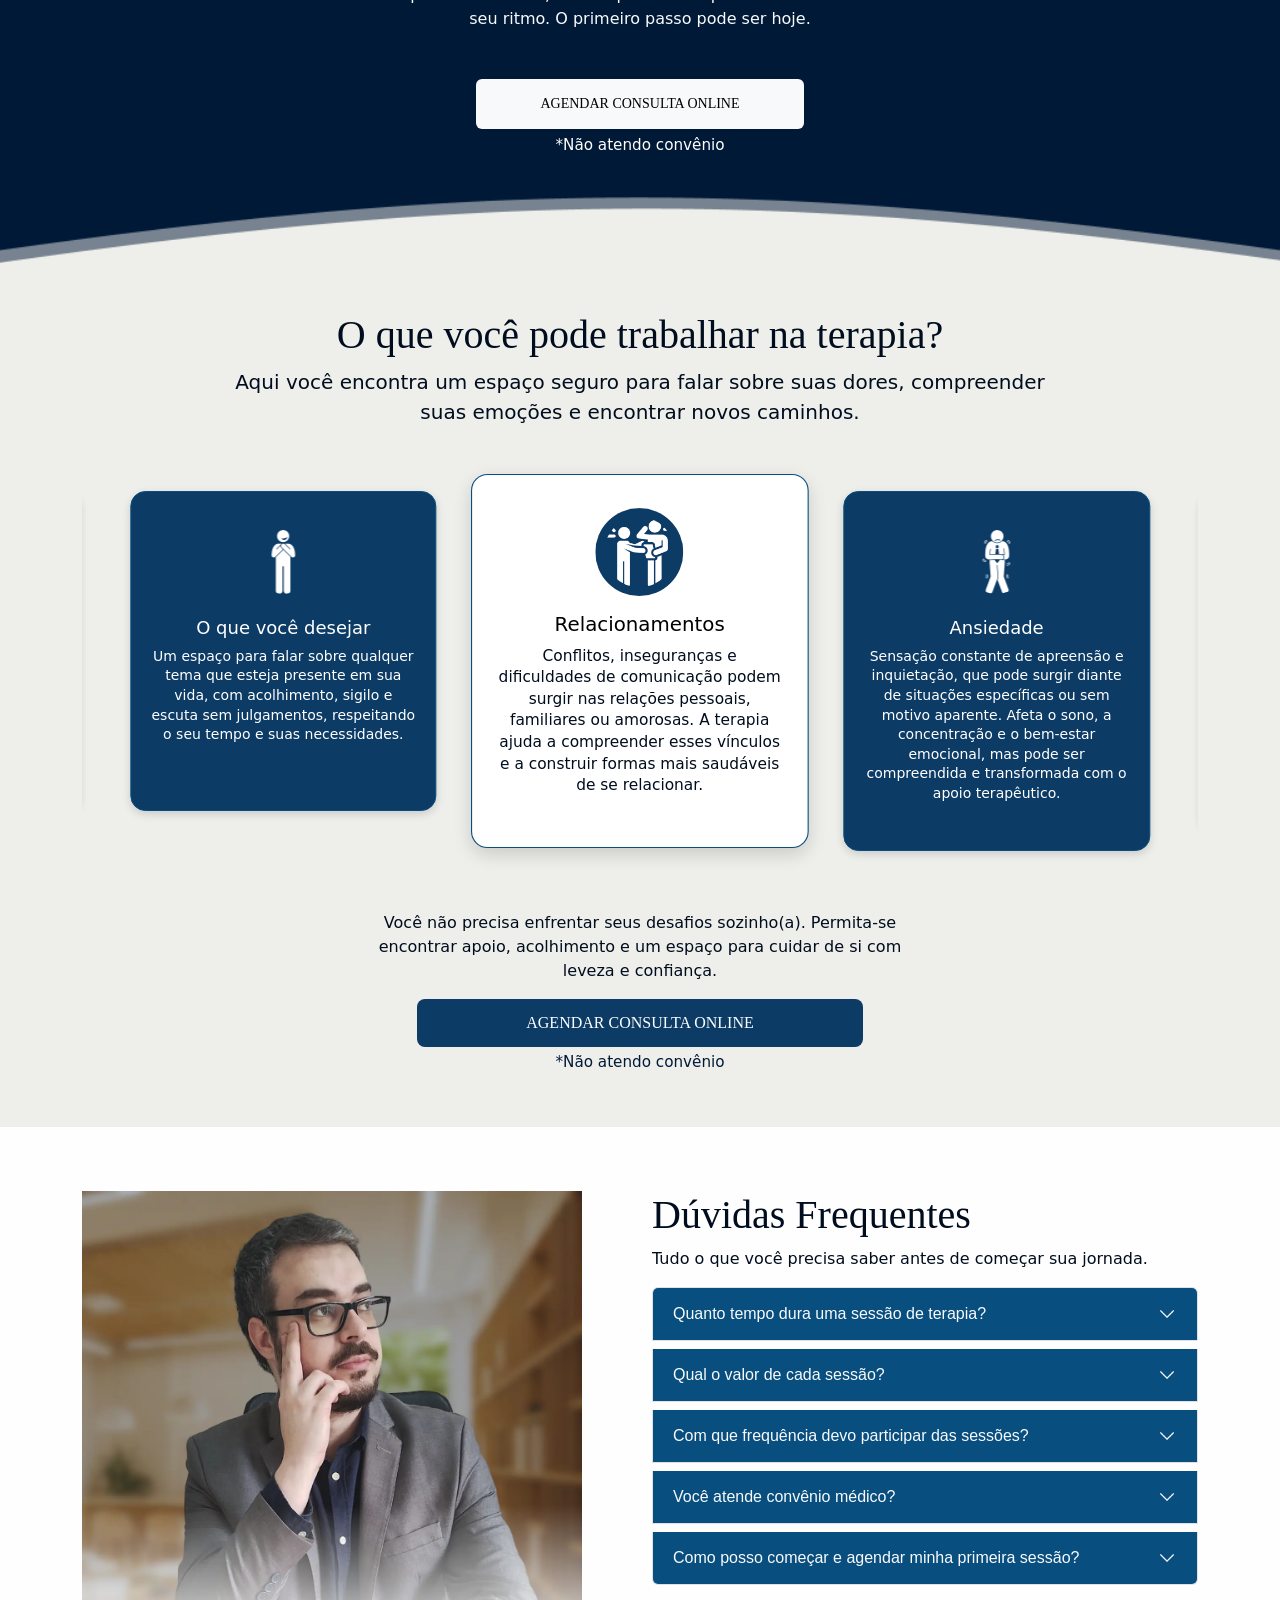
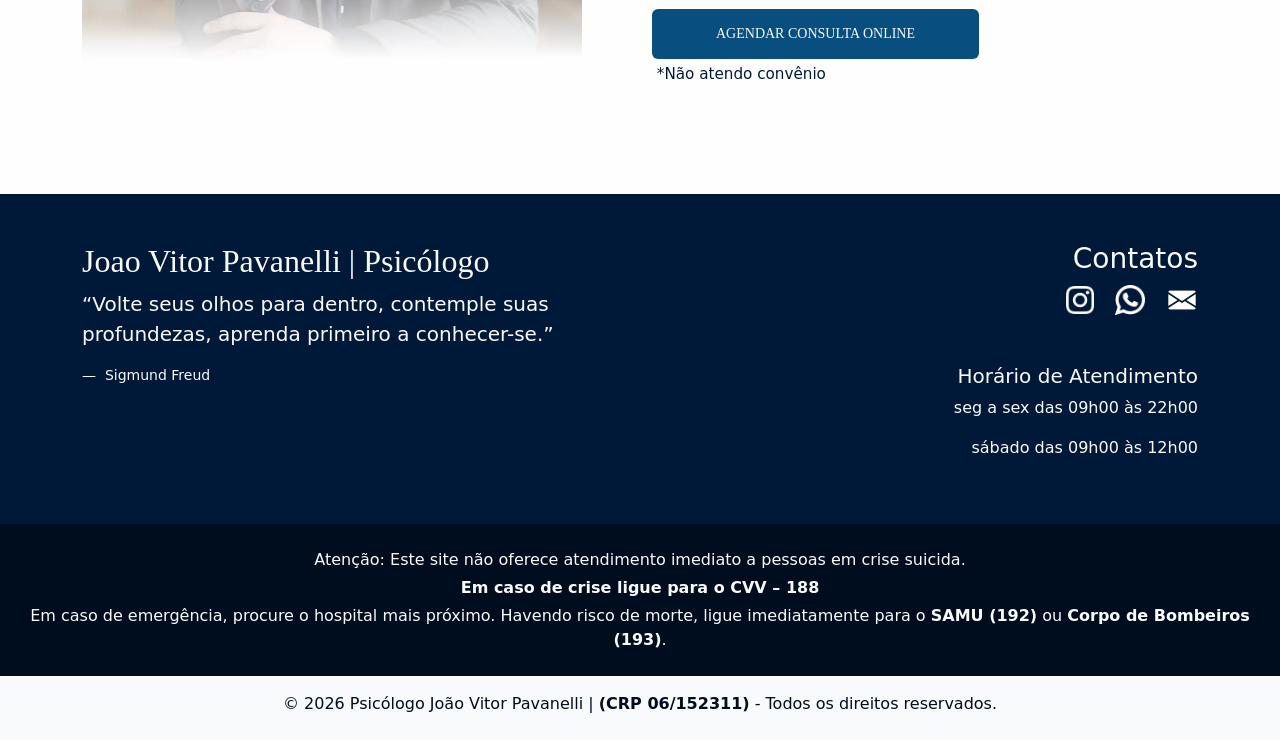
==== commit e26b3340: "[FIX] - Ajuste Funcionamento" ====
--- a/index.html
+++ b/index.html
@@ -439,7 +439,7 @@
               </div>
               <h1 class="text-white fs-5">Primeiro contato</h1>
               <p class="mx-auto">
-                A conversa inicial acontece pelo WhatsApp, onde agendamos uma sessão de apresentação gratuita de 45 min para entender suas necessidades, esclarecer dúvidas e explicar o processo terapêutico.
+                A conversa inicial acontece pelo WhatsApp, onde agendamos uma sessão de apresentação gratuita de 45 minutos para entender suas necessidades, tirar dúvidas e explicar o processo terapêutico.
               </p>
             </div>
 
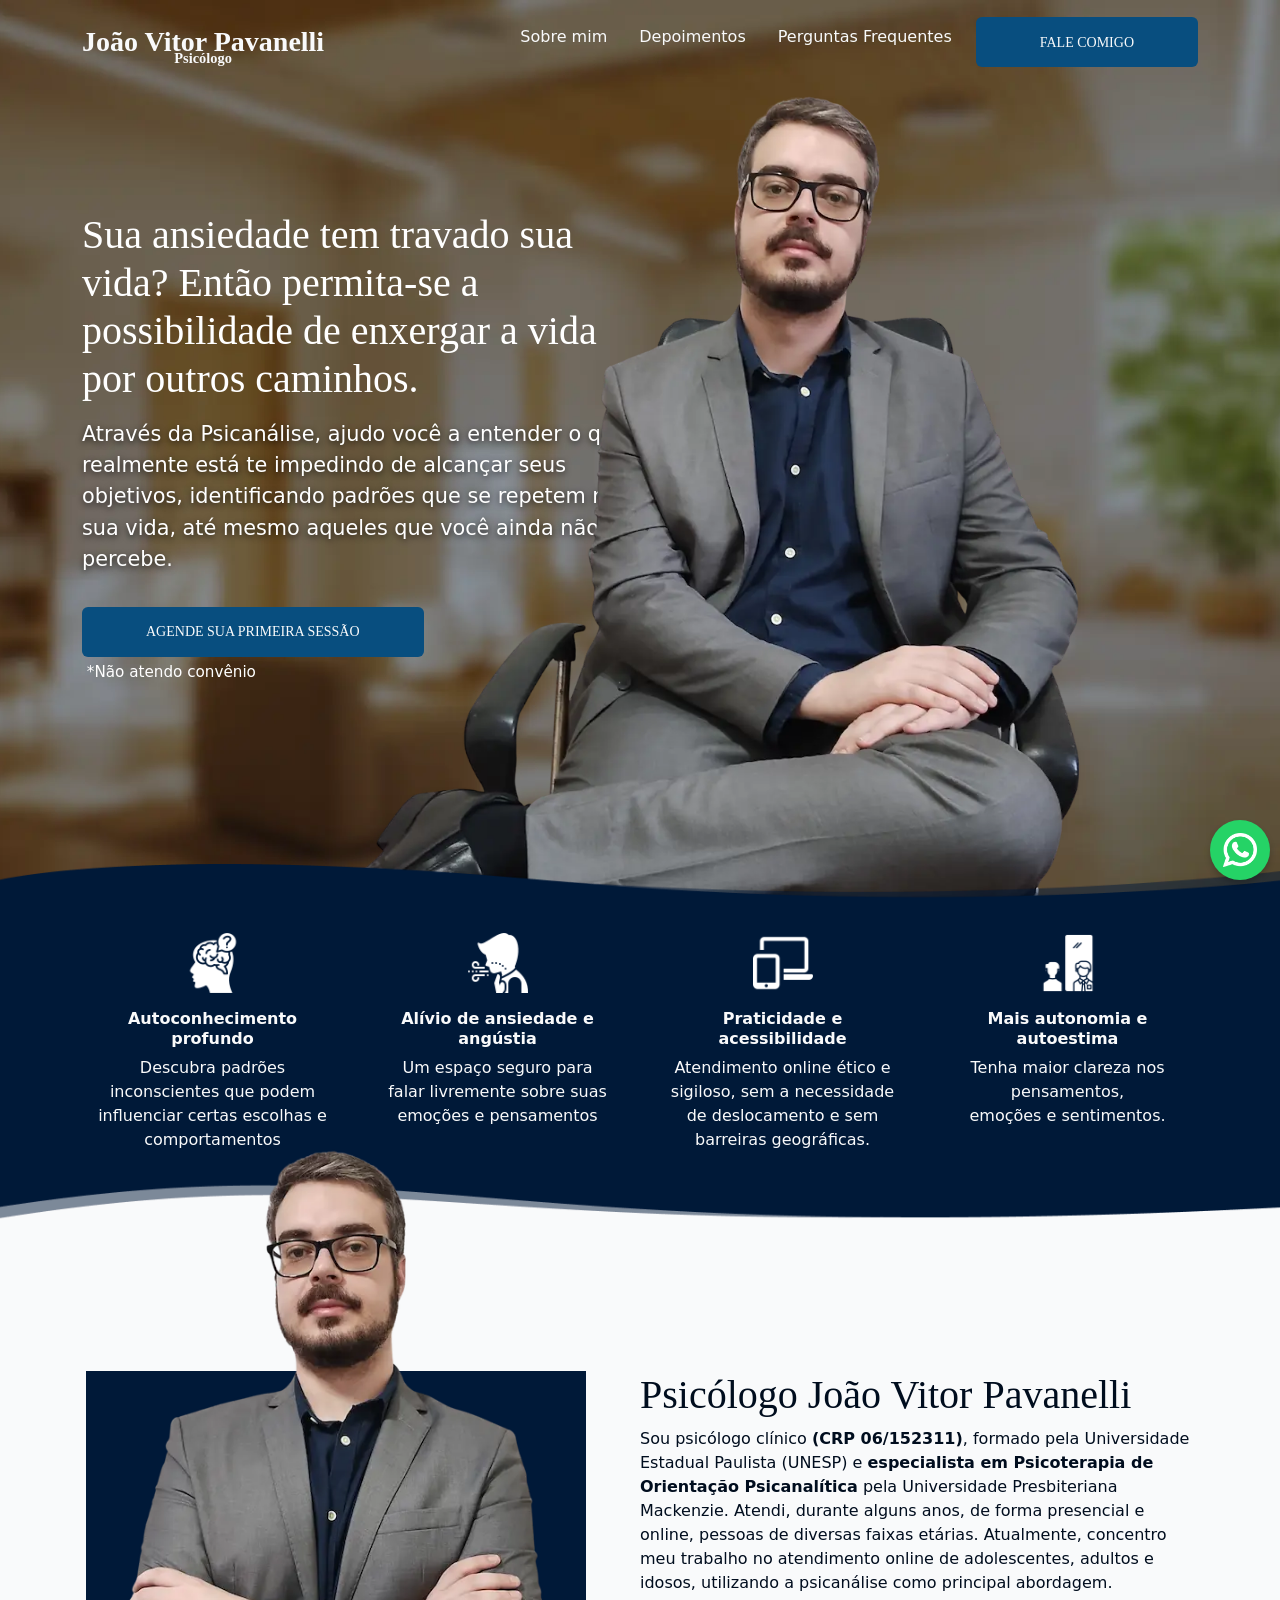
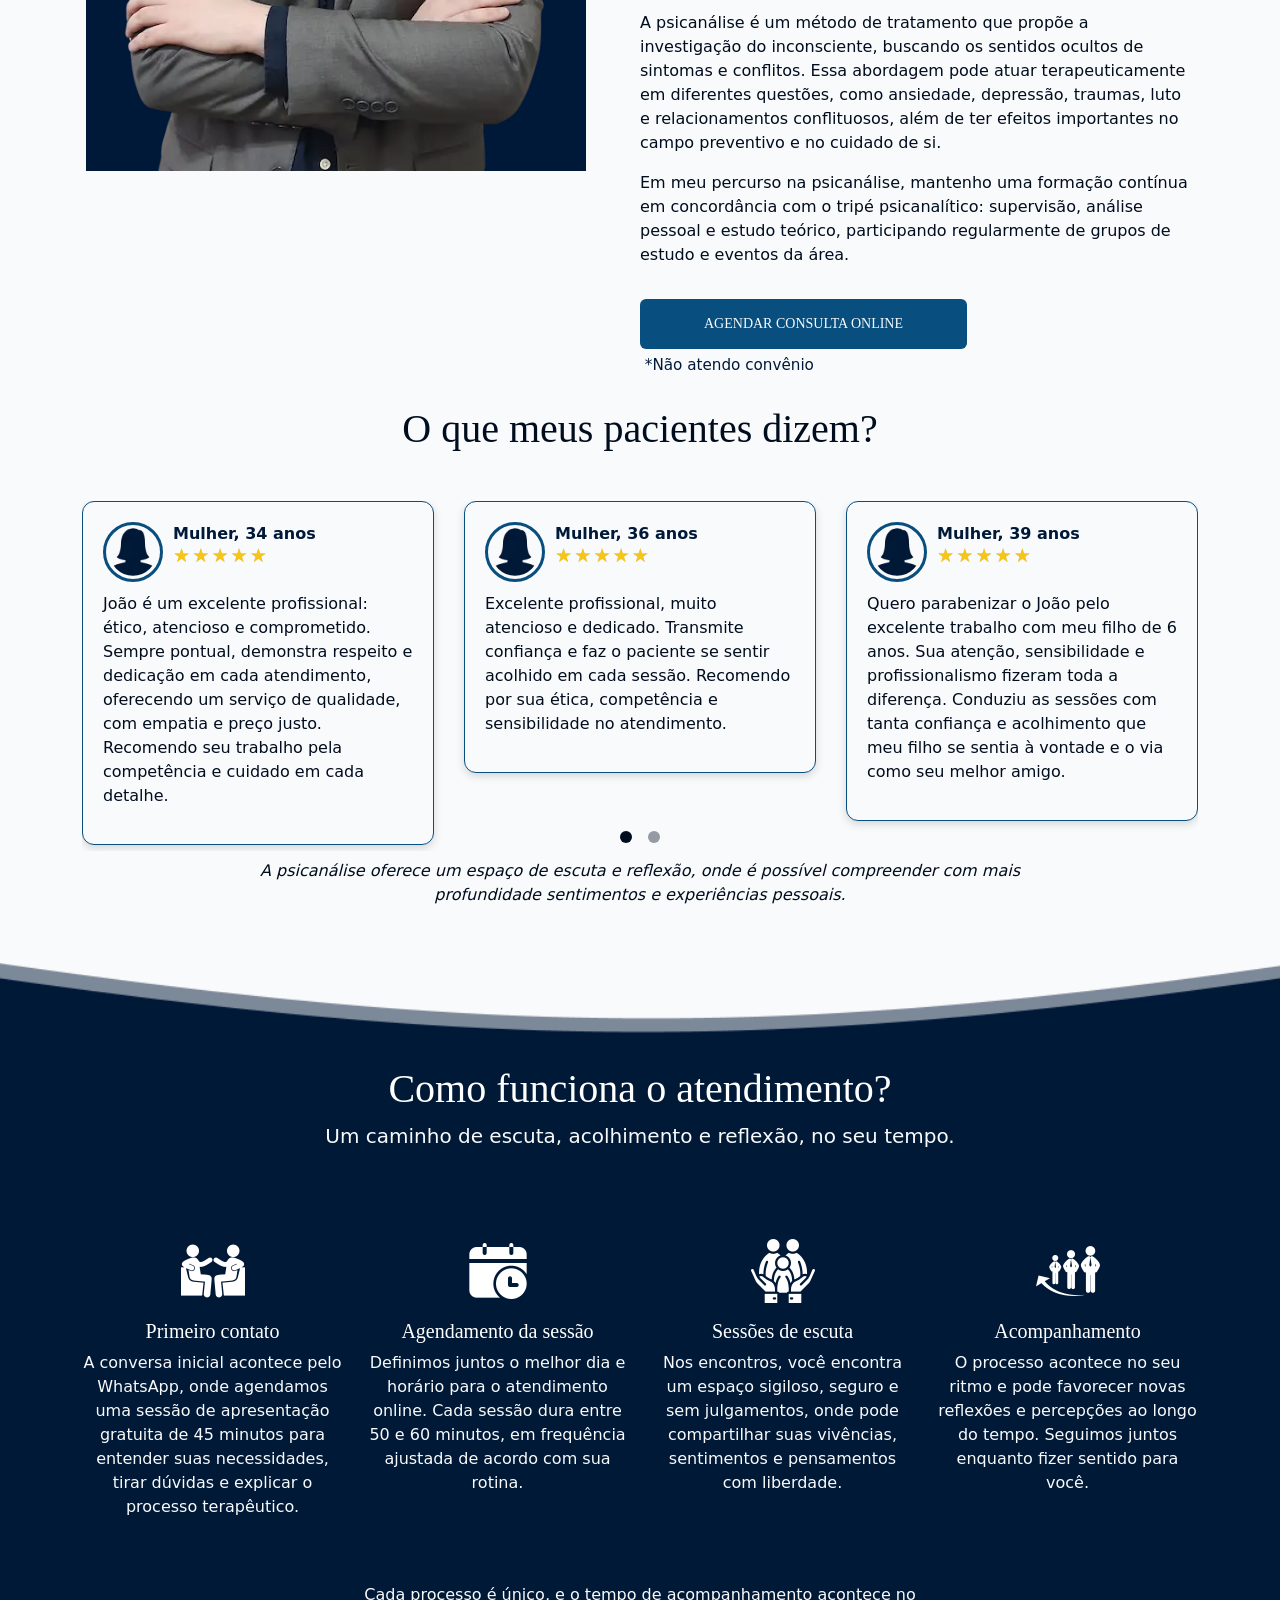
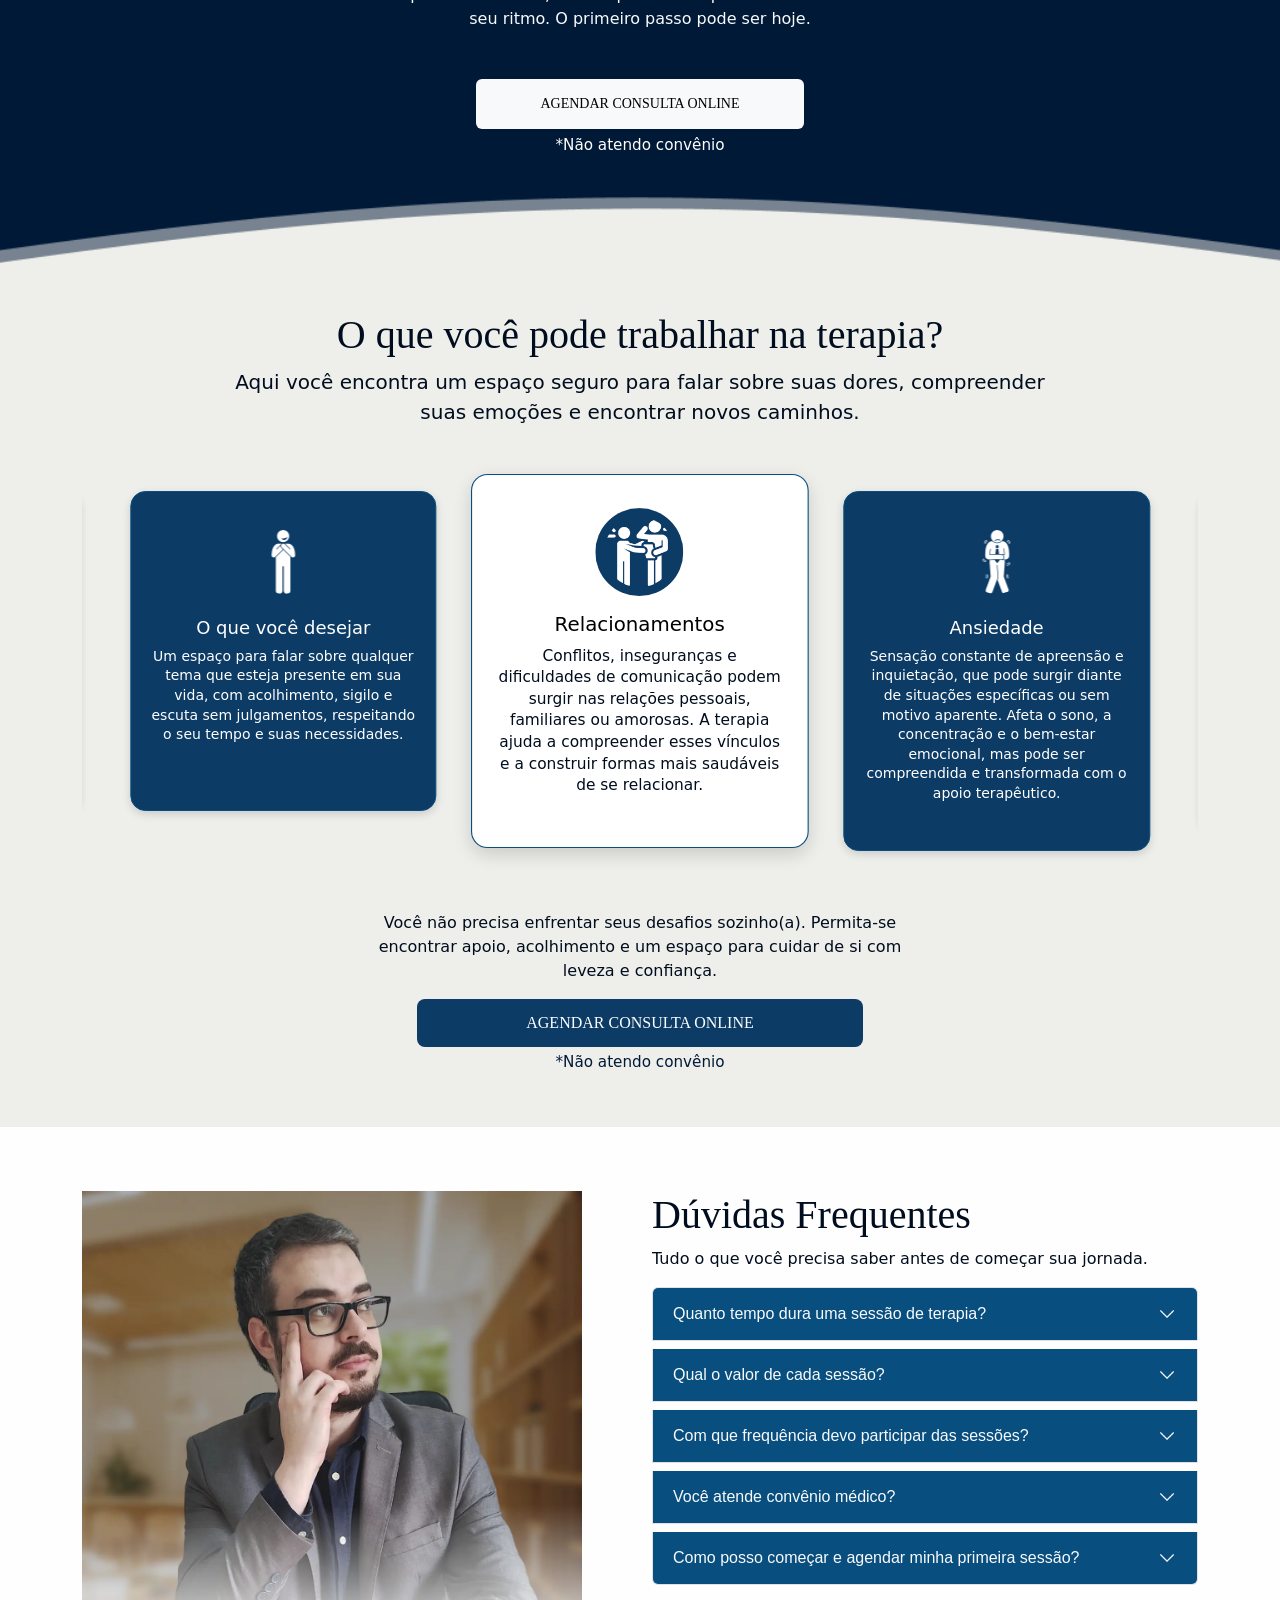
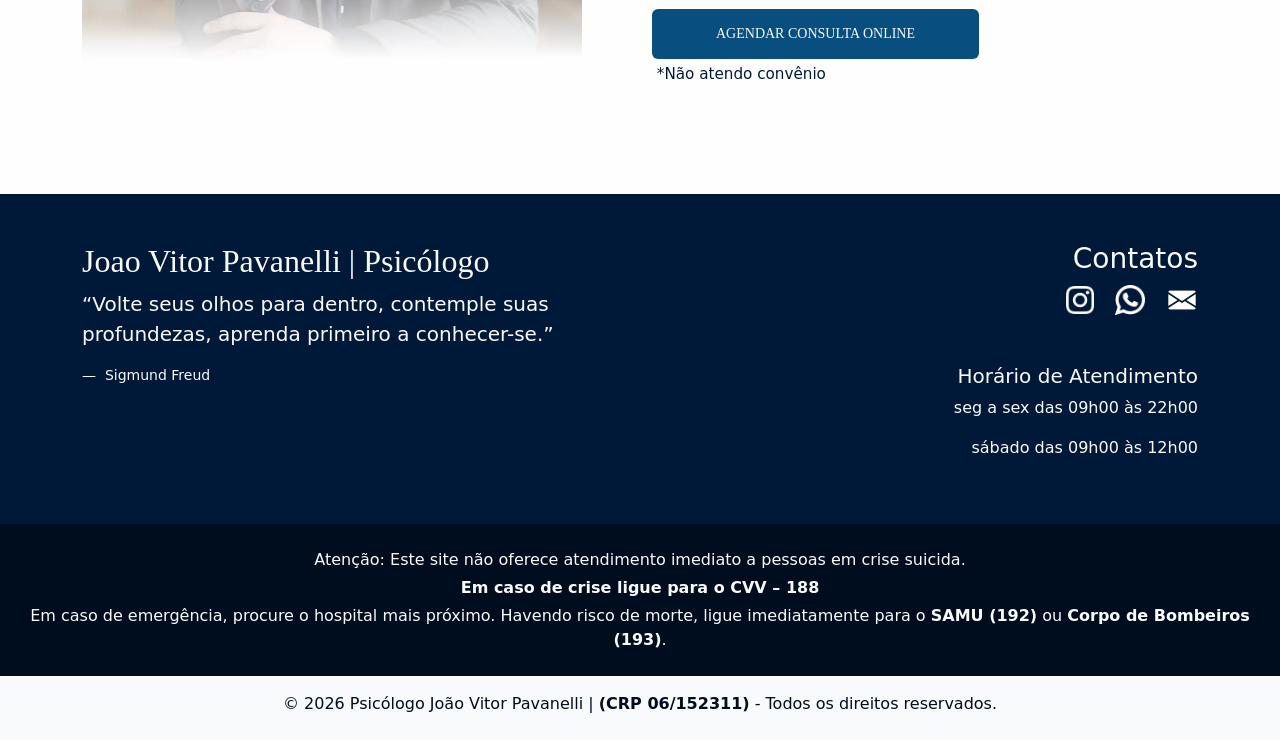
==== commit c32e136b: "Update index.html alteração na primeira dobra do site, foi removido o termo "Psicologo Online", e in" ====
--- a/index.html
+++ b/index.html
@@ -7,6 +7,10 @@
       name="description"
       content="Psicólogo e psicanalista online. Acolhimento ético no cuidado de ansiedade, depressão, traumas e relacionamentos."
     />
+
+    <!-- Dominio Meta Tag -->
+    <meta name="facebook-domain-verification" content="a21fxly5d17x70ec0ns6bh85pftva7" />
+    
     <title>João Vitor Pavanelli | Psicólogo online</title>
 
     <!-- Antecipar conexão -->
@@ -131,22 +135,19 @@
           <div class="row flex-column-reverse flex-lg-row">
             <!-- Texto -->
             <div class="col-12 col-lg-6 text-white text-center text-lg-start">
-              <h1 class="fw-bold mb-4 text-">Psicólogo online</h1>
+               <!-- <h1 class="fw-bold mb-4 text-">Psicólogo online</h1> -->
               <h2 class="lead mb-3">
-                Você não precisa enfrentar suas angústias sozinho. Aqui, sua voz
-                é ouvida com acolhimento e sigilo.
+                Sua ansiedade tem travado sua vida? Então permita-se a possibilidade de enxergar a vida por outros caminhos.
               </h2>
               <p>
-                Atendimento online em Psicanálise: um espaço seguro para
-                compreender emoções, fortalecer sua autoestima e alcançar
-                autoconhecimento.
+                Através da Psicanálise, ajudo você a entender o que realmente está te impedindo de alcançar seus objetivos, identificando padrões que se repetem na sua vida, até mesmo aqueles que você ainda não percebe.
               </p>
               <div class="text-center text-lg-start">
                 <a
                   href="https://api.whatsapp.com/send/?phone=5511988210994&text&type=phone_number&app_absent=0"
                   target="_blank"
                   class="btn btn-primary btn-lg mt-3 btn-shine"
-                  >Agendar consulta online</a
+                  >Agende sua Primeira sessão</a
                 >
                 <span class="nao-aceito-convenio text-white"
                   >*Não atendo convênio</span
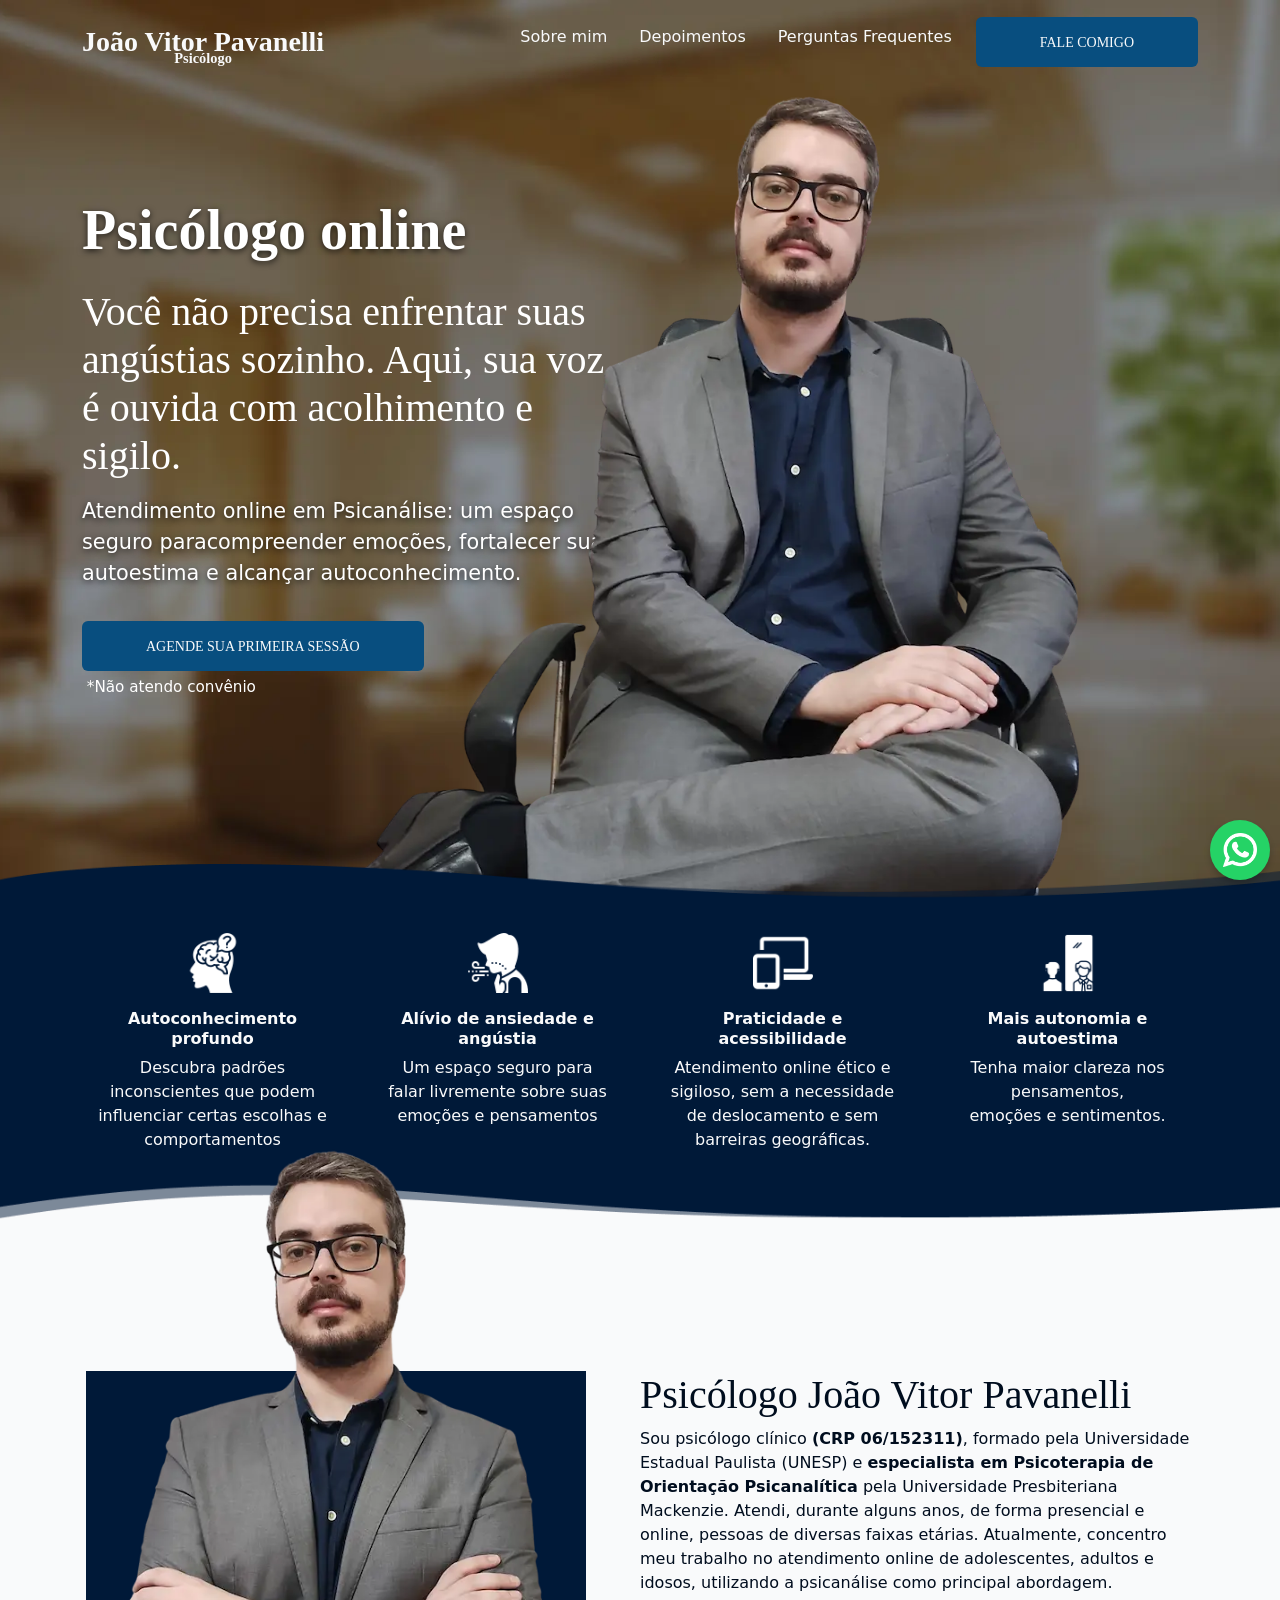
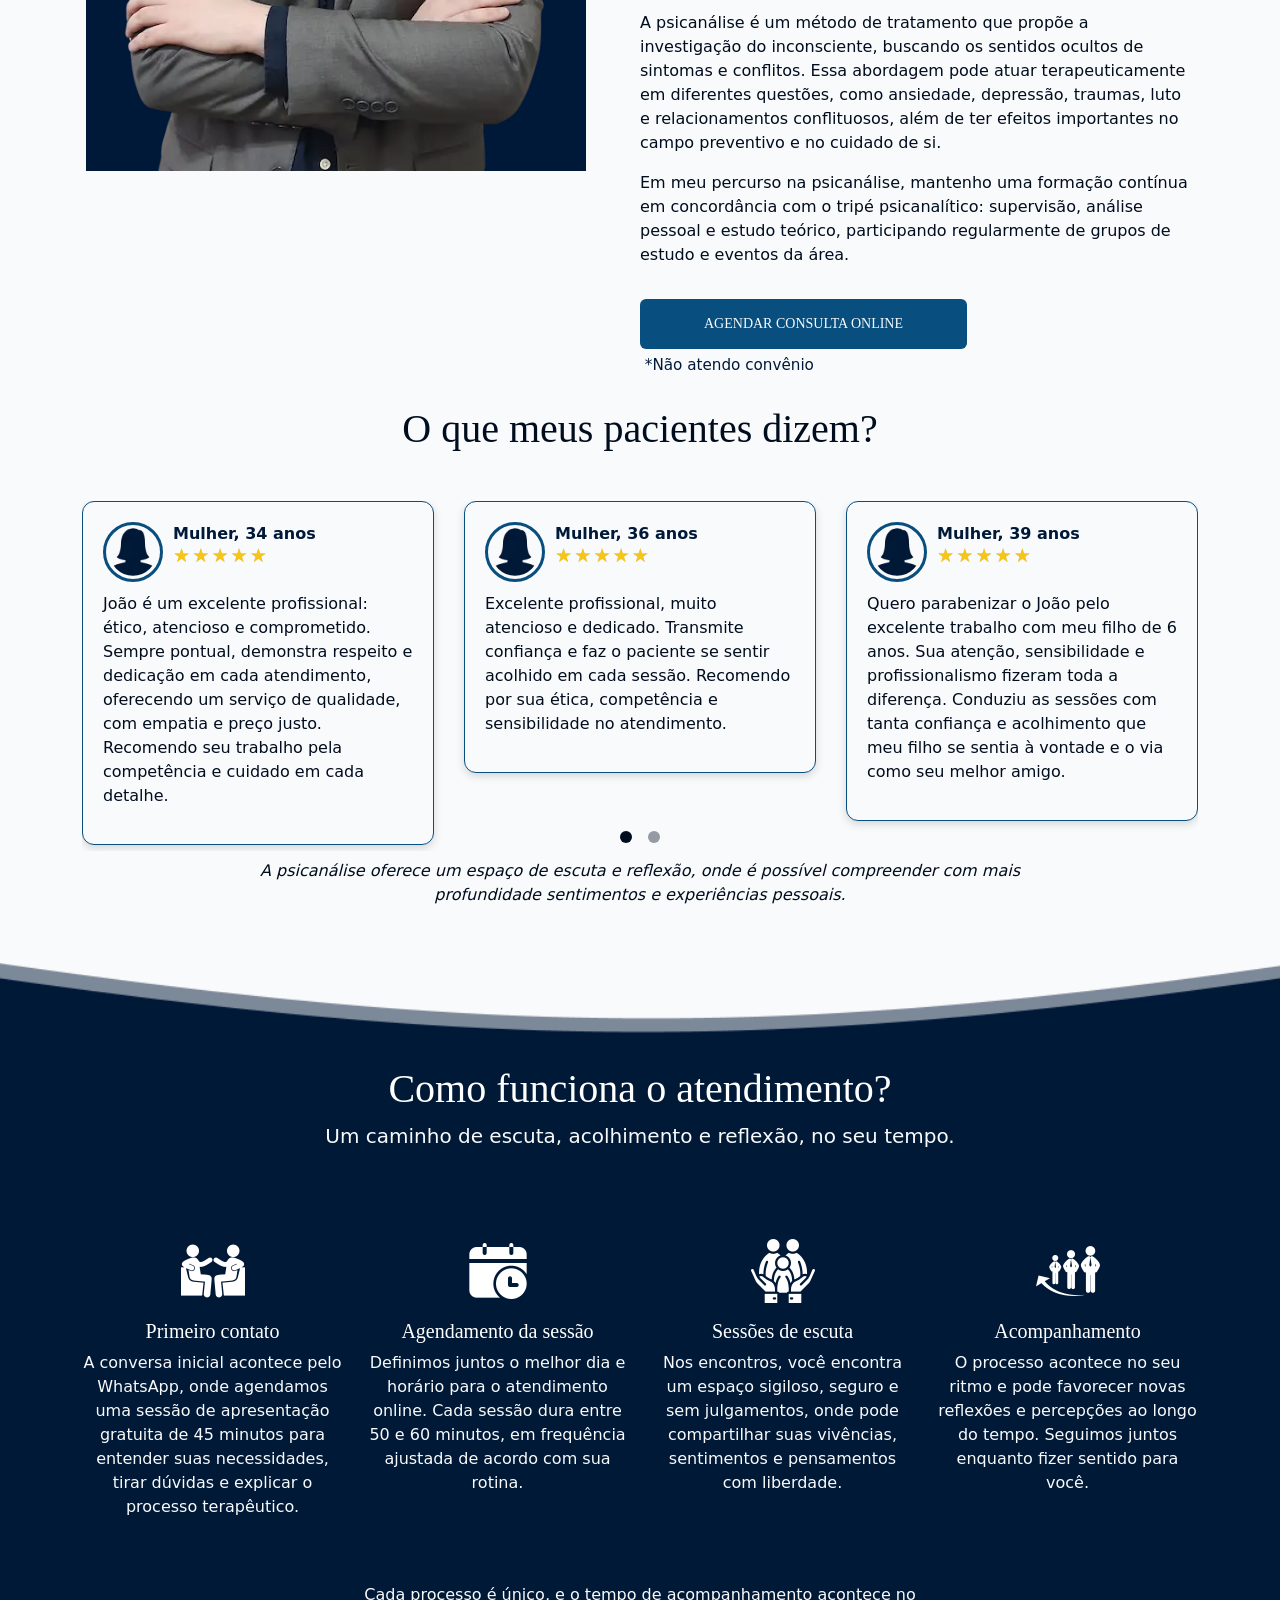
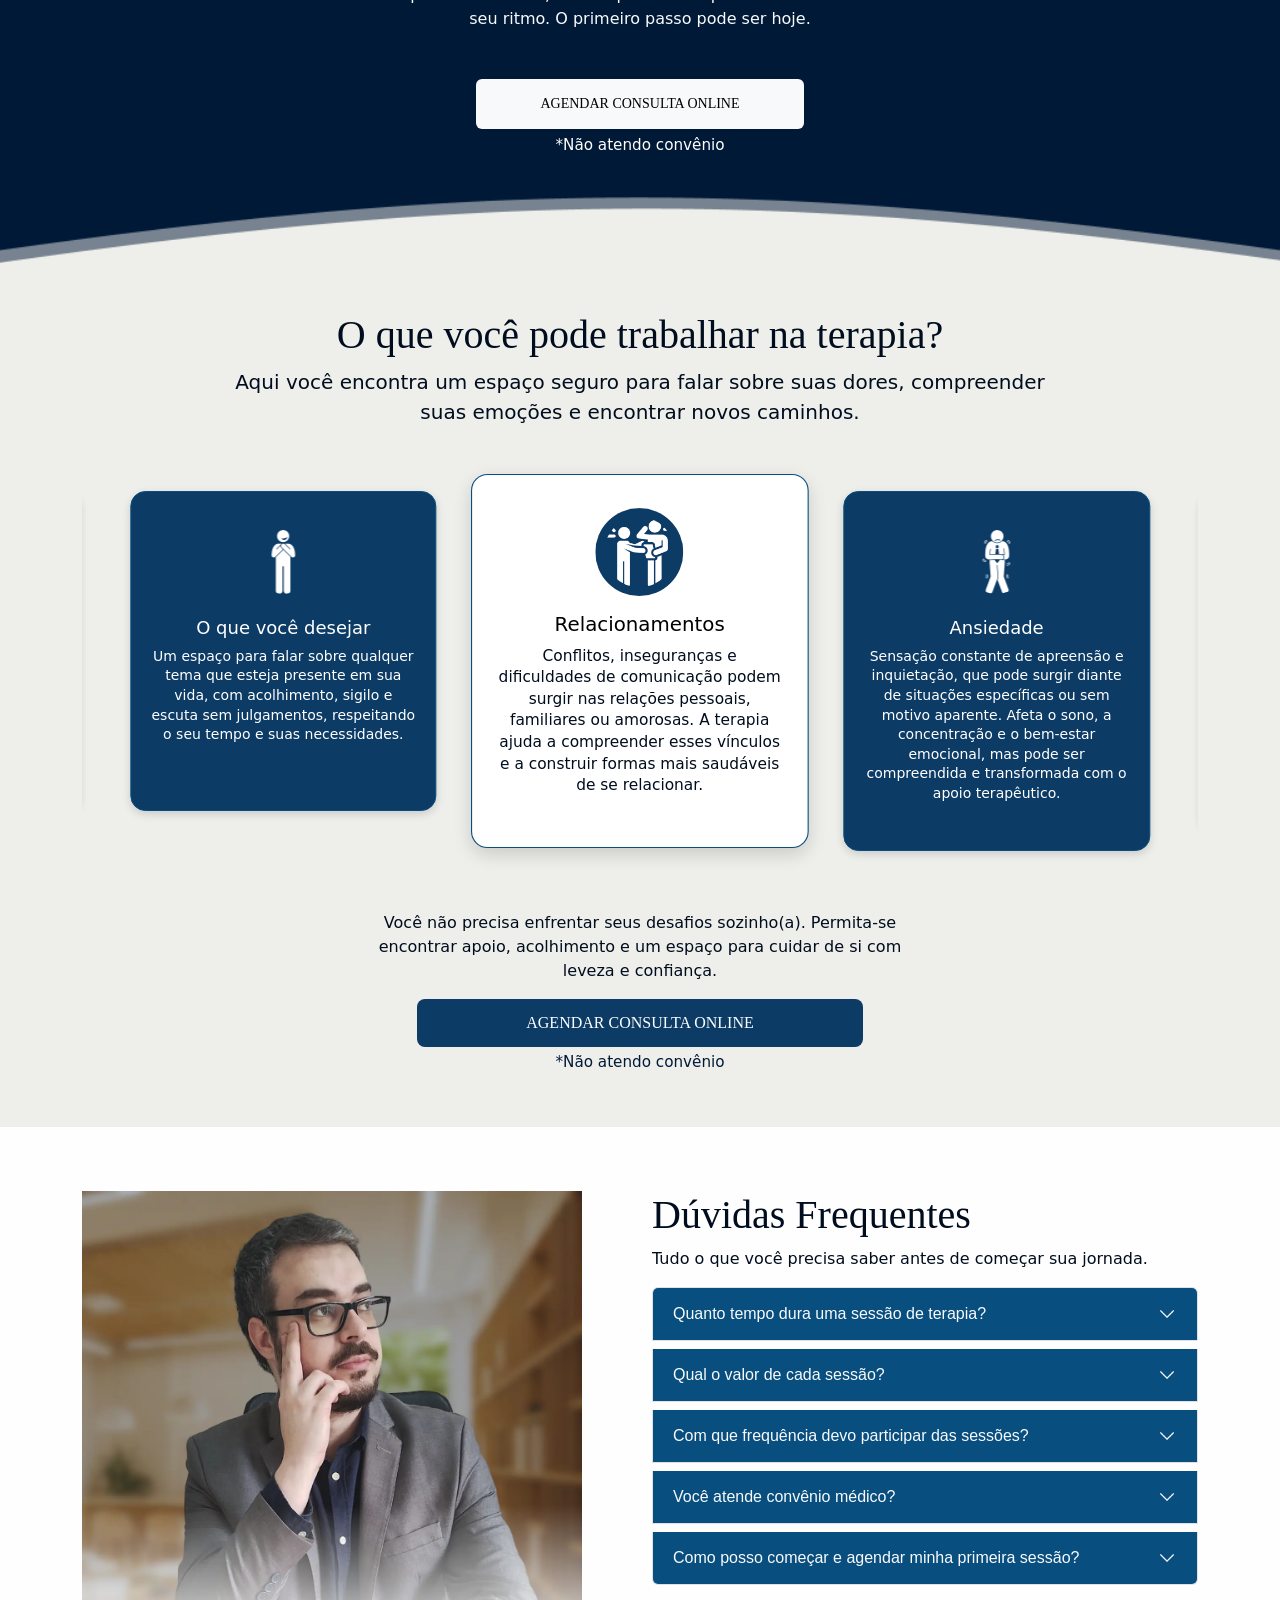
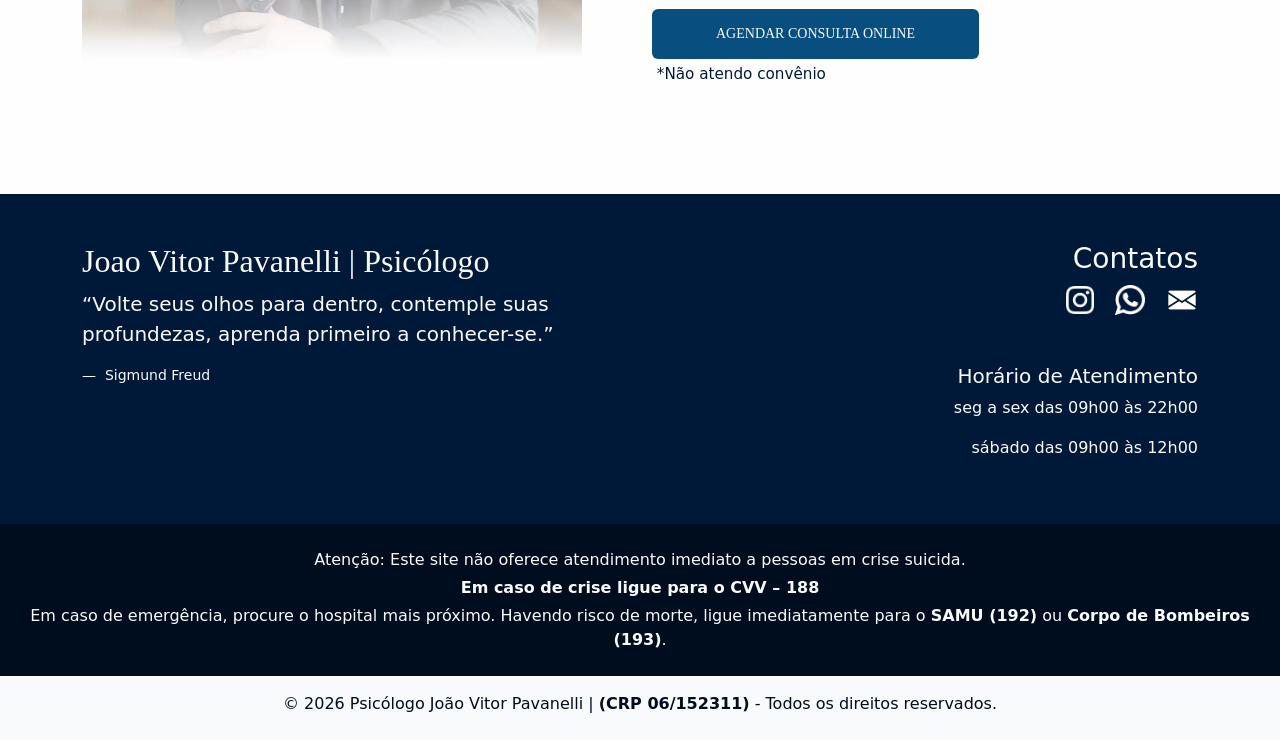
==== commit 327769b5: "[FIX] - Ajuste hero section Page Principal" ====
--- a/index.html
+++ b/index.html
@@ -135,12 +135,12 @@
           <div class="row flex-column-reverse flex-lg-row">
             <!-- Texto -->
             <div class="col-12 col-lg-6 text-white text-center text-lg-start">
-               <!-- <h1 class="fw-bold mb-4 text-">Psicólogo online</h1> -->
+               <h1 class="fw-bold mb-4 text-">Psicólogo online</h1> 
               <h2 class="lead mb-3">
-                Sua ansiedade tem travado sua vida? Então permita-se a possibilidade de enxergar a vida por outros caminhos.
+                Você não precisa enfrentar suas angústias sozinho. Aqui, sua voz é ouvida com acolhimento e sigilo.
               </h2>
               <p>
-                Através da Psicanálise, ajudo você a entender o que realmente está te impedindo de alcançar seus objetivos, identificando padrões que se repetem na sua vida, até mesmo aqueles que você ainda não percebe.
+                Atendimento online em Psicanálise: um espaço seguro paracompreender emoções, fortalecer sua autoestima e alcançar autoconhecimento.
               </p>
               <div class="text-center text-lg-start">
                 <a
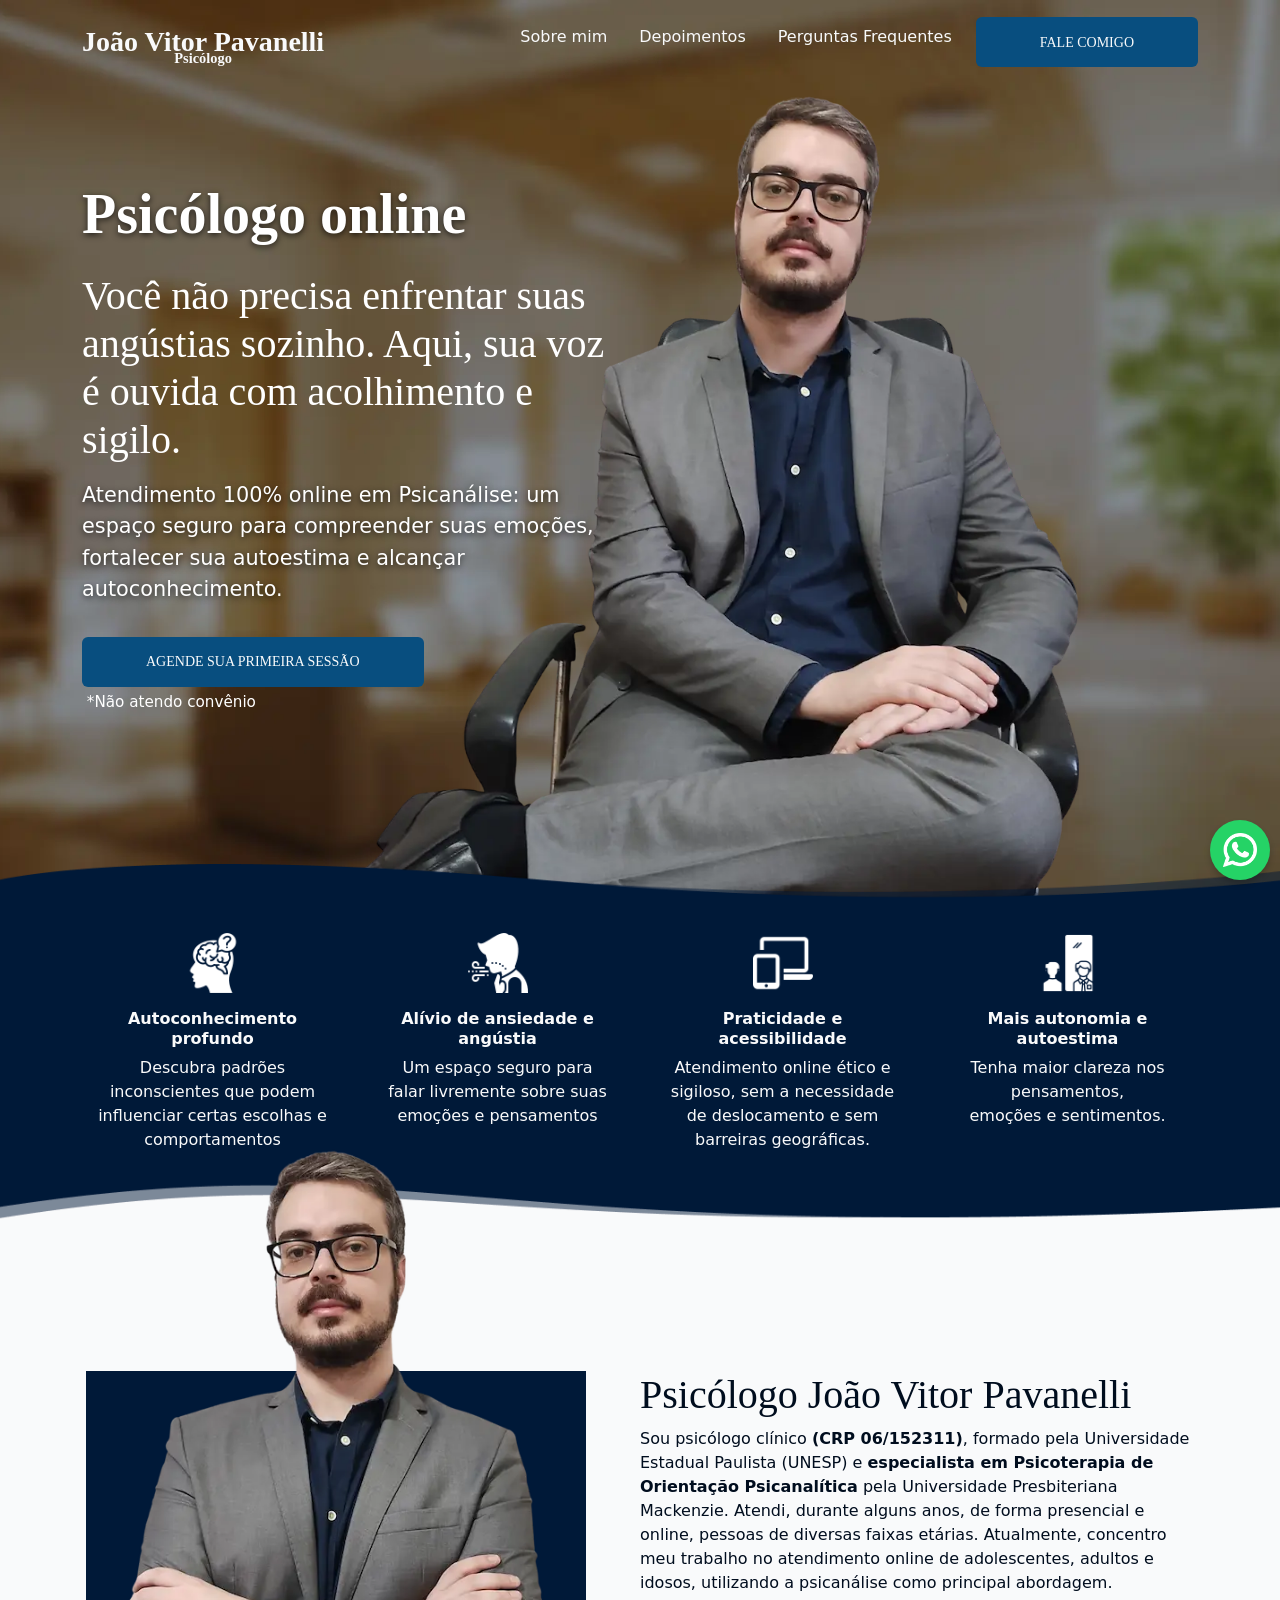
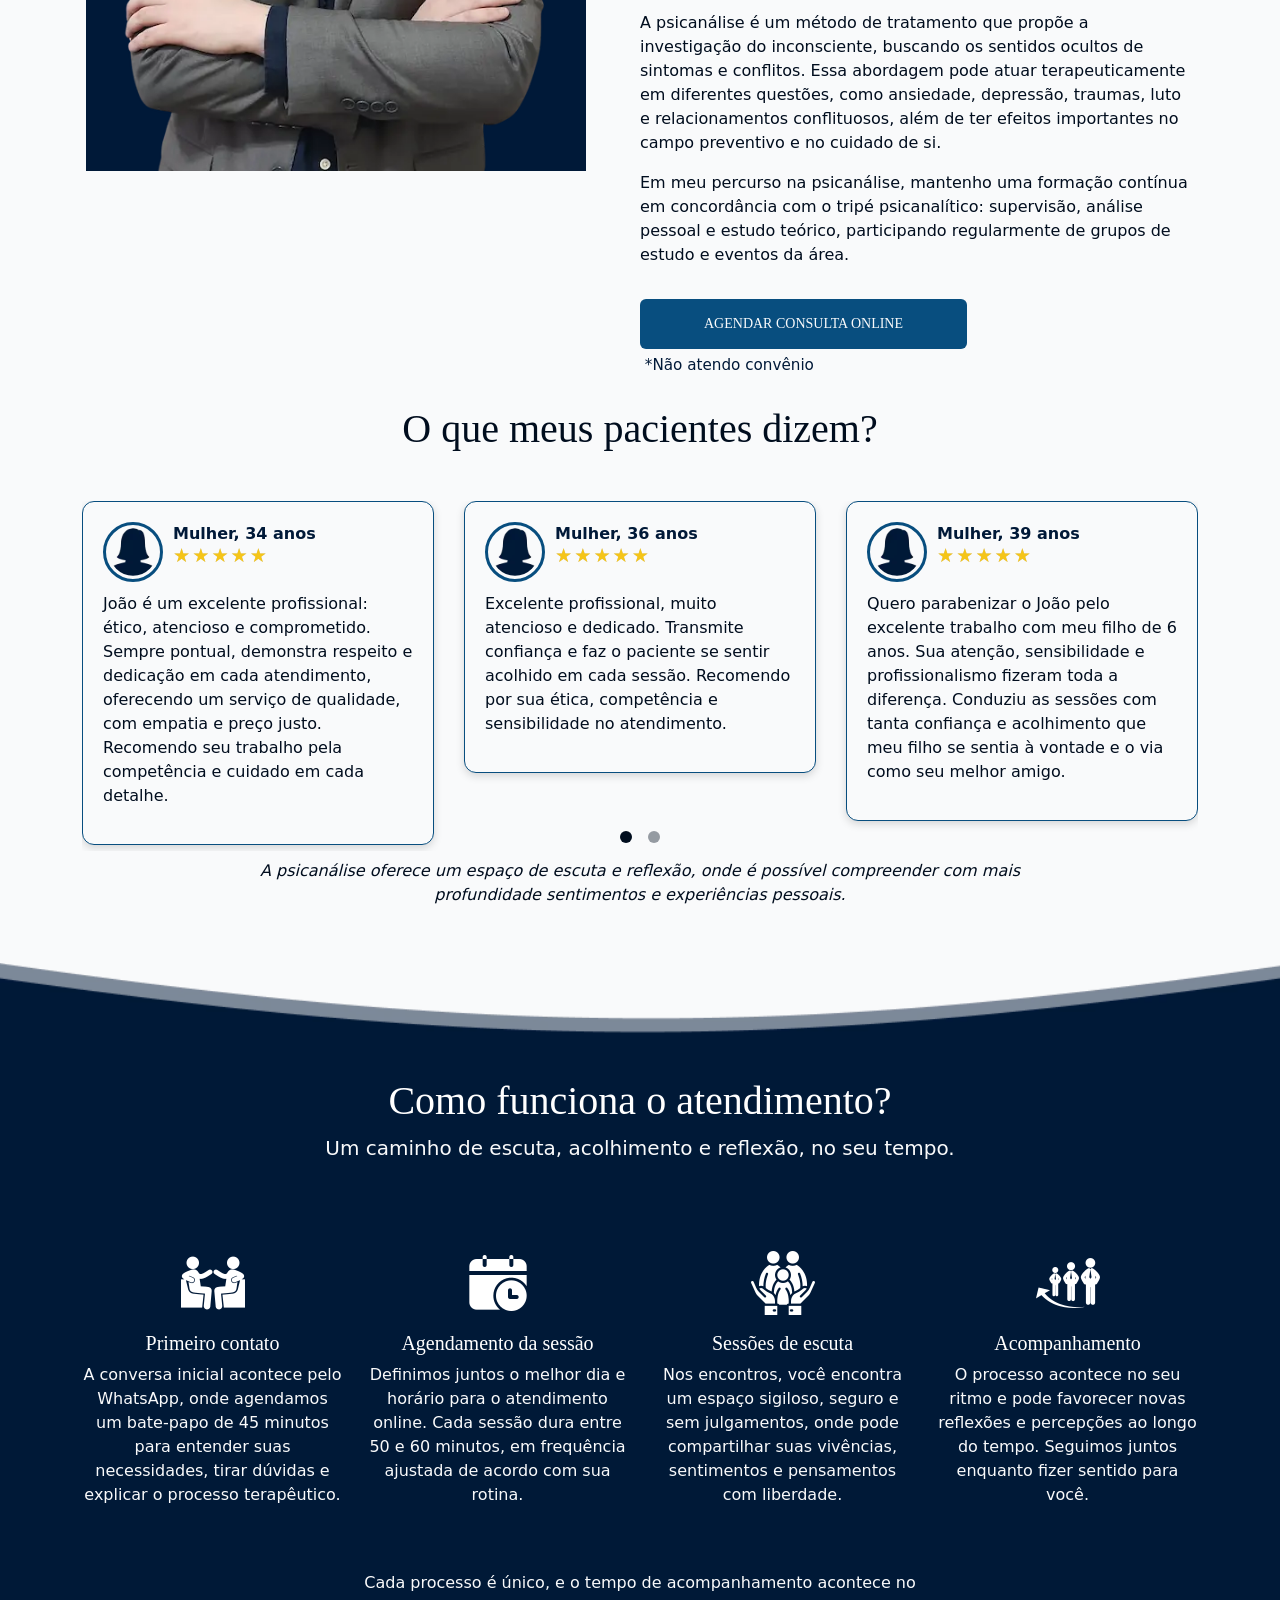
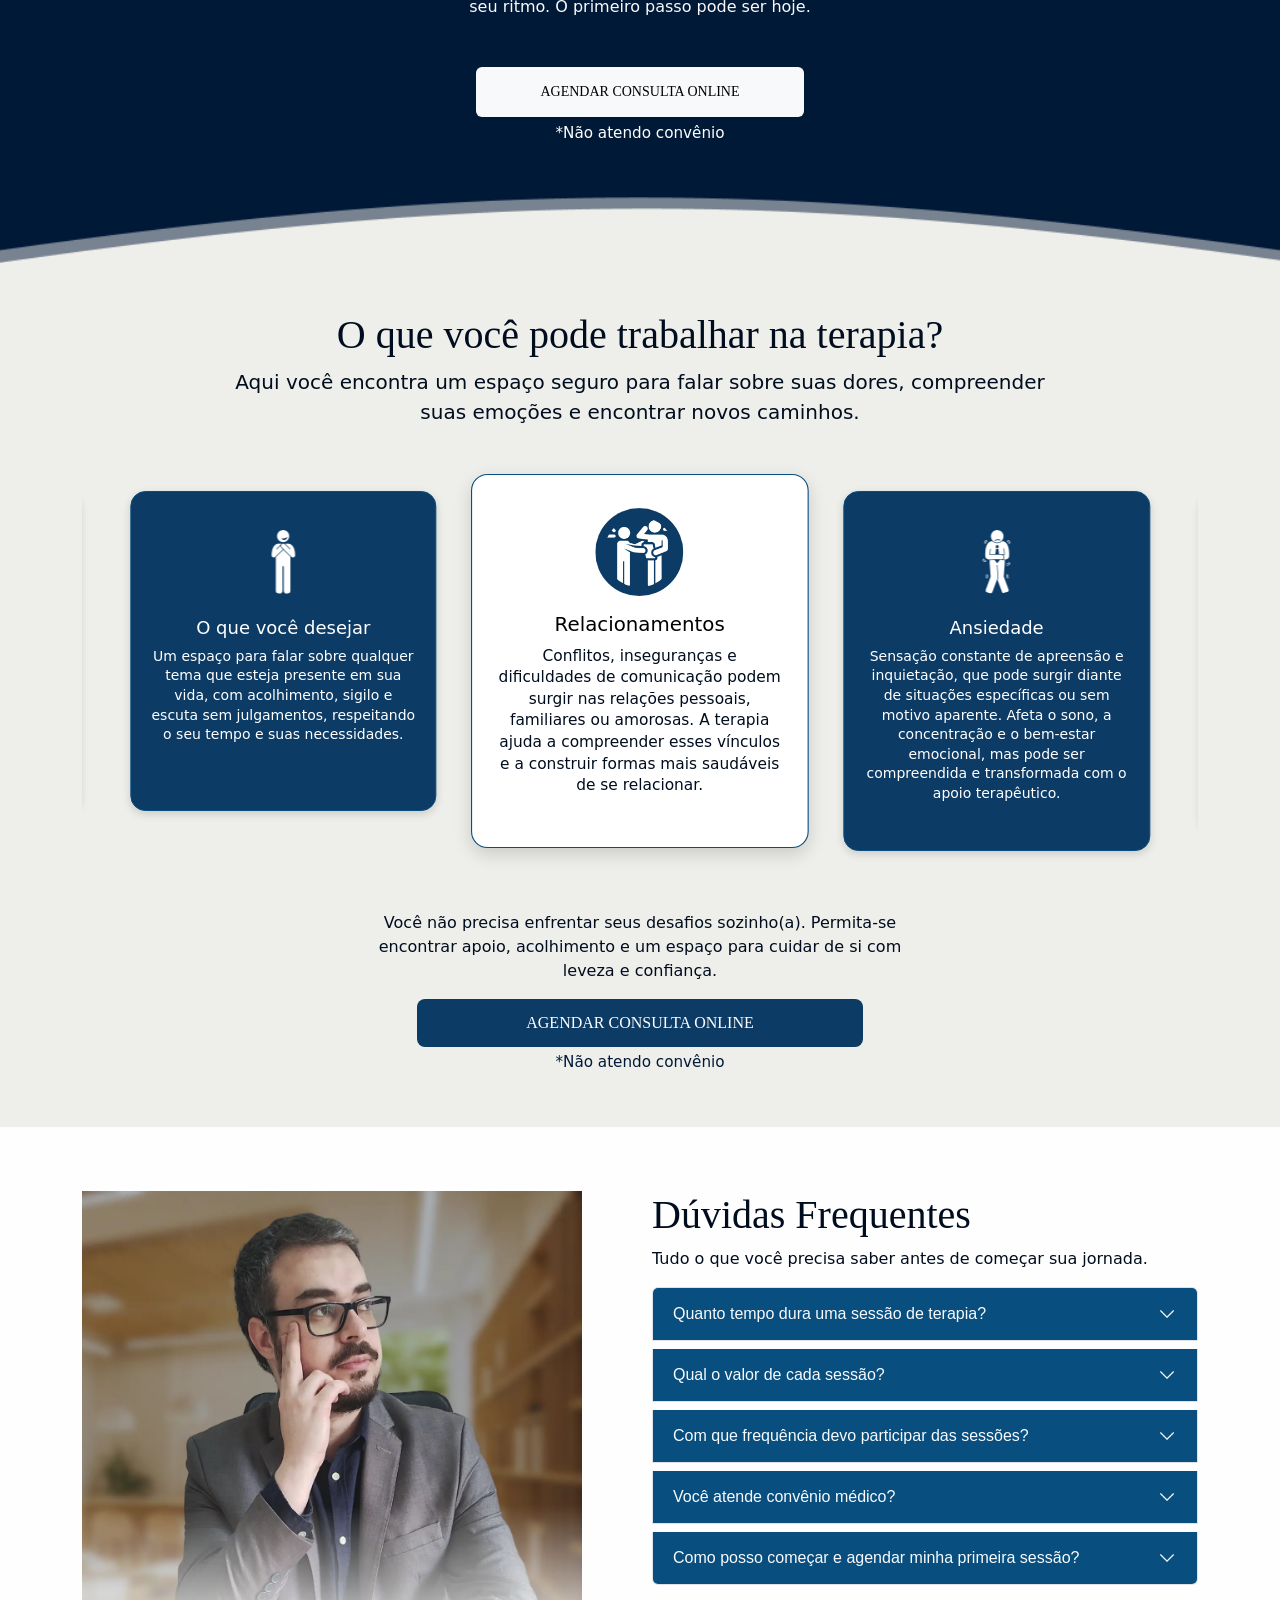
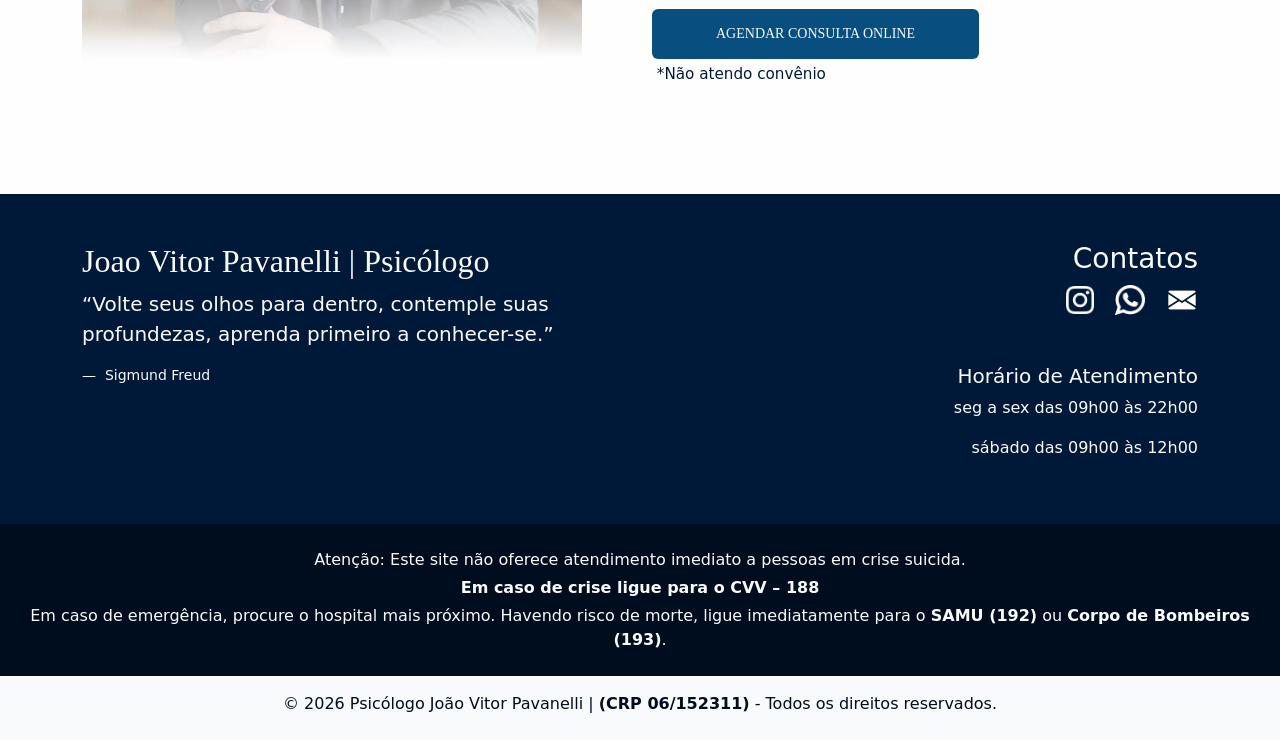
==== commit 532015ee: "Update index.html" ====
--- a/index.html
+++ b/index.html
@@ -140,7 +140,7 @@
                 Você não precisa enfrentar suas angústias sozinho. Aqui, sua voz é ouvida com acolhimento e sigilo.
               </h2>
               <p>
-                Atendimento online em Psicanálise: um espaço seguro paracompreender emoções, fortalecer sua autoestima e alcançar autoconhecimento.
+                Atendimento 100% online em Psicanálise: um espaço seguro para compreender suas emoções, fortalecer sua autoestima e alcançar autoconhecimento.
               </p>
               <div class="text-center text-lg-start">
                 <a
@@ -440,7 +440,7 @@
               </div>
               <h1 class="text-white fs-5">Primeiro contato</h1>
               <p class="mx-auto">
-                A conversa inicial acontece pelo WhatsApp, onde agendamos uma sessão de apresentação gratuita de 45 minutos para entender suas necessidades, tirar dúvidas e explicar o processo terapêutico.
+                A conversa inicial acontece pelo WhatsApp, onde agendamos um bate-papo de 45 minutos para entender suas necessidades, tirar dúvidas e explicar o processo terapêutico.
               </p>
             </div>
 
